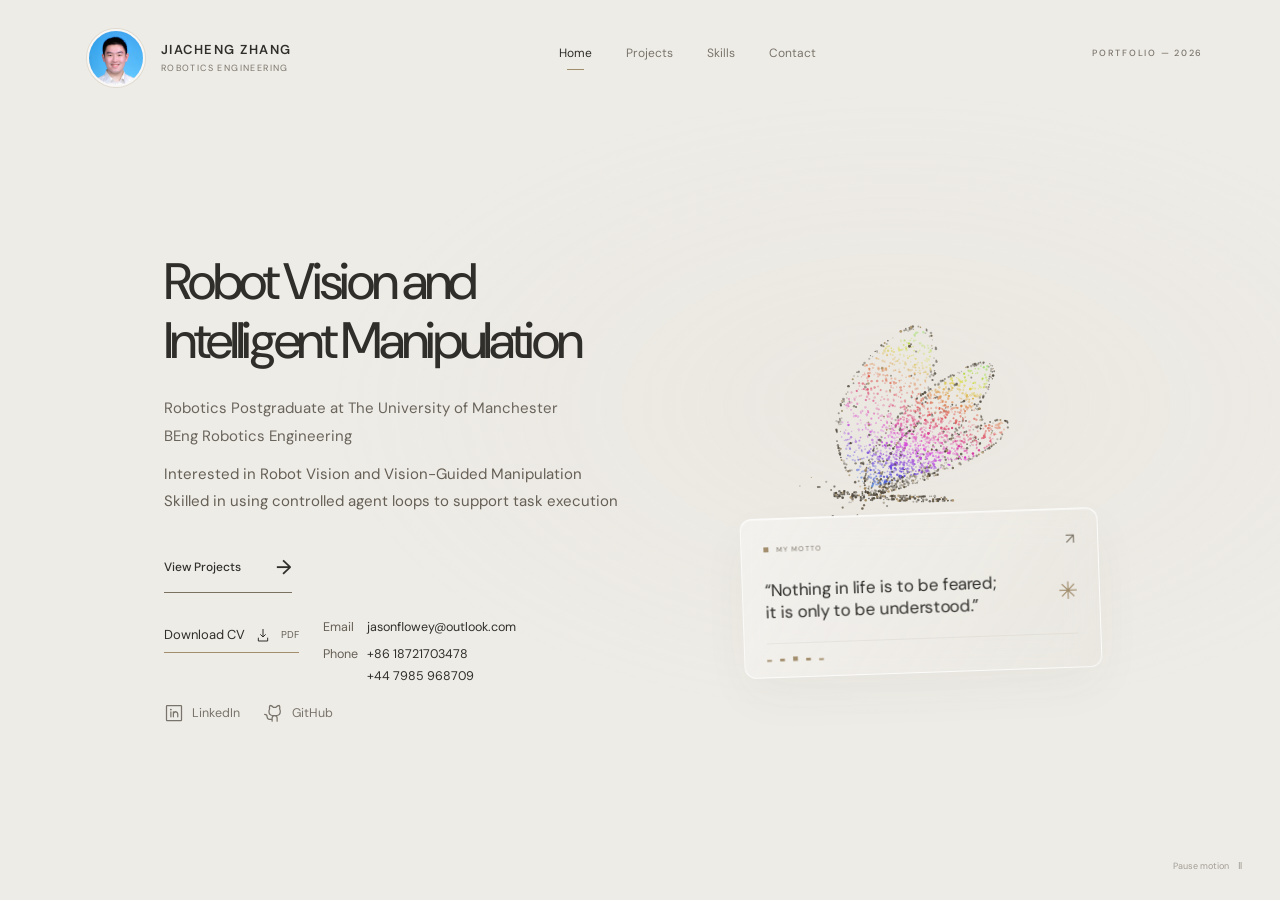
==== index.html @ 90bdd4af "Publish Jiacheng Zhang robotics portfolio" ====
<!doctype html><html lang="en"><head><meta charset="utf-8"><meta name="viewport" content="width=device-width,initial-scale=1"><meta name="description" content="Jiacheng Zhang — a robotics engineering portfolio across perception, planning and integrated systems."><meta name="theme-color" content="#eeece7"><title>Home — Jiacheng Zhang</title><link rel="stylesheet" href="style.css?v=8155e875d206"><script src="tori-points.js?v=9f4c0d22b9e9" defer></script><script src="particles.js?v=da75ddf2e943" defer></script><script src="app.js?v=61550d1c516c" defer></script></head><body data-scene="index" data-form="butterfly" data-side="right" data-previous="" data-next="projects"><a class="skip" href="#main">Skip to content</a><canvas id="particles" aria-hidden="true"></canvas><div class="ambient" aria-hidden="true"></div><header class="site-header"><a class="identity" href="index.html"><img class="identity-avatar" src="assets/jiacheng-avatar.jpg" width="58" height="58" alt="Jiacheng Zhang portrait"><span>JIACHENG ZHANG<small>ROBOTICS ENGINEERING</small></span></a><nav aria-label="Main navigation"><a href="index.html" aria-current="page">Home</a><a href="projects.html" >Projects</a><a href="about.html#skills" >Skills</a><a href="about.html#contact" >Contact</a></nav><span class="edition">PORTFOLIO — 2026</span></header><main id="main" tabindex="-1"><section class="scene right" aria-label="Home"><div class="scene-copy"><h1>Robot Vision and<br>Intelligent Manipulation</h1><p class="intro home-bio">Robotics Postgraduate at The University of Manchester<br>BEng Robotics Engineering<br><span>Interested in Robot Vision and Vision-Guided Manipulation<br>Skilled in using controlled agent loops to support task execution</span></p><div class="actions"><a class="primary-link" href="projects.html">View Projects <span>→</span></a></div><div class="home-resources" id="contact"><div class="home-cv"><a href="assets/Jiacheng_Zhang_CV.pdf" download="Jiacheng_Zhang_CV.pdf">Download CV <svg viewBox="0 0 24 24" width="16" height="16" fill="none" stroke="currentColor" stroke-width="1.5" aria-hidden="true"><path d="M12 3v12m-4-4 4 4 4-4M5 16v5h14v-5"/></svg><small>PDF</small></a></div><address class="home-contact" aria-label="Contact details"><div><span>Email</span><a href="mailto:jasonflowey@outlook.com">jasonflowey@outlook.com</a></div><div><span>Phone</span><span class="phone-numbers"><a href="tel:+8618721703478">+86 18721703478</a><a href="tel:+447985968709">+44 7985 968709</a></span></div></address></div><div class="social-links" aria-label="Personal profiles"><a href="https://www.linkedin.com/in/jiacheng-zhang-5b452541b/?isSelfProfile=true" target="_blank" rel="noopener noreferrer" aria-label="LinkedIn (opens in a new tab)"><svg aria-hidden="true" xmlns="http://www.w3.org/2000/svg" viewBox="0 0 256 256" fill="currentColor"><path d="M216,24H40A16,16,0,0,0,24,40V216a16,16,0,0,0,16,16H216a16,16,0,0,0,16-16V40A16,16,0,0,0,216,24Zm0,192H40V40H216V216ZM96,112v64a8,8,0,0,1-16,0V112a8,8,0,0,1,16,0Zm88,28v36a8,8,0,0,1-16,0V140a20,20,0,0,0-40,0v36a8,8,0,0,1-16,0V112a8,8,0,0,1,15.79-1.78A36,36,0,0,1,184,140ZM100,84A12,12,0,1,1,88,72,12,12,0,0,1,100,84Z"/></svg><span>LinkedIn</span></a><a href="https://github.com/jask658" target="_blank" rel="noopener noreferrer" aria-label="GitHub (opens in a new tab)"><svg aria-hidden="true" xmlns="http://www.w3.org/2000/svg" viewBox="0 0 256 256" fill="currentColor"><path d="M208.31,75.68A59.78,59.78,0,0,0,202.93,28,8,8,0,0,0,196,24a59.75,59.75,0,0,0-48,24H124A59.75,59.75,0,0,0,76,24a8,8,0,0,0-6.93,4,59.78,59.78,0,0,0-5.38,47.68A58.14,58.14,0,0,0,56,104v8a56.06,56.06,0,0,0,48.44,55.47A39.8,39.8,0,0,0,96,192v8H72a24,24,0,0,1-24-24A40,40,0,0,0,8,136a8,8,0,0,0,0,16,24,24,0,0,1,24,24,40,40,0,0,0,40,40H96v16a8,8,0,0,0,16,0V192a24,24,0,0,1,48,0v40a8,8,0,0,0,16,0V192a39.8,39.8,0,0,0-8.44-24.53A56.06,56.06,0,0,0,216,112v-8A58.14,58.14,0,0,0,208.31,75.68ZM200,112a40,40,0,0,1-40,40H112a40,40,0,0,1-40-40v-8a41.74,41.74,0,0,1,6.9-22.48A8,8,0,0,0,80,73.83a43.81,43.81,0,0,1,.79-33.58,43.88,43.88,0,0,1,32.32,20.06A8,8,0,0,0,119.82,64h32.35a8,8,0,0,0,6.74-3.69,43.87,43.87,0,0,1,32.32-20.06A43.81,43.81,0,0,1,192,73.83a8.09,8.09,0,0,0,1,7.65A41.72,41.72,0,0,1,200,104Z"/></svg><span>GitHub</span></a></div></div><div class="stage-card" aria-hidden="true"><div class="stage-top"><span class="tiny-square"></span><span>MY MOTTO</span><span>↗</span></div><div class="stage-line"><span>“Nothing in life is to be feared;<br>it is only to be understood.”</span><span class="stage-symbol">✳</span></div><div class="stage-bottom"><span class="micro-bars">▂ ▃ ▅ ▃ ▂</span></div></div></section></main><button id="motion-toggle" class="motion-control" aria-pressed="false">Pause motion <span>Ⅱ</span></button><noscript><style>#particles{display:none}.scene-coordinate{display:none}</style></noscript></body></html>
---- style.css ----
@import url('https://fonts.googleapis.com/css2?family=DM+Sans:wght@400;450;500;550;600;650&family=Instrument+Serif:ital@0;1&display=swap');
#navigation-status{position:fixed;inset:auto 20px 65px;z-index:20;max-width:600px;margin-inline:auto;padding:16px;background:var(--paper);color:var(--ink);border:1px solid var(--line);font-size:16px;line-height:1.5}#navigation-status button{color:inherit;background:transparent;border:1px solid currentColor;padding:8px 12px;margin-top:8px}
:root{--paper:#eeece7;--ink:#302e2a;--muted:#79746b;--line:#d4d0c7;--khaki:#a28e6d;--ease:cubic-bezier(.22,1,.36,1)}*{box-sizing:border-box}html{background:var(--paper)}body{margin:0;color:var(--ink);background:var(--paper);font-family:'DM Sans',Arial,sans-serif;-webkit-font-smoothing:antialiased;min-height:100svh}button,a{-webkit-tap-highlight-color:transparent}button{font:inherit;cursor:pointer}a{color:inherit;text-decoration:none}button:focus-visible,a:focus-visible{outline:2px solid var(--khaki);outline-offset:6px}::selection{background:#d9cbb5}h1,h2,h3,p{margin-top:0}h1{font-size:clamp(48px,5vw,72px);font-weight:450;line-height:1.144;letter-spacing:-.065em;margin-bottom:25px}h1 em{font-family:'Instrument Serif',Georgia,serif;font-weight:400}h2{font-size:38px;font-weight:450;letter-spacing:-1.5px}h3{font-size:23px;font-weight:500;letter-spacing:-.7px}p{line-height:1.8}#particles{position:fixed;inset:0;width:100%;height:100%;pointer-events:none;z-index:2}.ambient{position:fixed;inset:0;pointer-events:none;background:radial-gradient(ellipse at 70% 45%,#d4c8b51c,transparent 45%);z-index:0}.site-header{position:sticky;top:0;z-index:10;padding:0 6%;height:106px;display:flex;align-items:center;justify-content:space-between;gap:30px}.identity{display:flex;align-items:center;gap:16px;font-size:13px;font-weight:600;letter-spacing:1.5px;line-height:1.7}.identity small{display:block;color:var(--muted);font-size:9px;font-weight:400;letter-spacing:1.4px}.monogram{font-family:Georgia,serif;font-size:40px;letter-spacing:-4px;padding-right:7px;font-weight:400}.monogram span{color:var(--khaki)}nav{display:flex;gap:34px;font-size:12px}nav a{color:var(--muted);padding:12px 0;position:relative}nav a[aria-current]{color:var(--ink)}nav a[aria-current]:after{content:'';position:absolute;width:17px;height:1px;background:var(--khaki);bottom:3px;left:calc(50% - 8px)}.edition,.eyebrow{font-size:9px;letter-spacing:1.75px;font-weight:500}.edition{color:var(--muted)}main{position:relative;z-index:3;outline:none}.scene{min-height:calc(100svh - 106px);display:grid;grid-template-columns:1fr 1fr;align-items:center;padding:20px 8% 30px;gap:9%;position:relative}.scene-copy{grid-column:1;position:relative;z-index:4;max-width:580px}.scene.left .scene-copy{grid-column:2}.scene-copy .eyebrow{margin-bottom:25px;color:var(--muted)}.intro{font-size:15px;color:#6a655c;line-height:1.85;max-width:405px;margin-bottom:28px}.actions{display:flex;align-items:center;gap:27px;flex-wrap:wrap}.primary-link{background:transparent;border:0;border-bottom:1px solid #7b7161;padding:10px 0 12px;display:inline-flex;align-items:center;gap:35px;font-size:12px;font-weight:500;color:var(--ink)}.primary-link>span{font-size:20px;transition:transform .3s}.primary-link:hover>span{transform:translateX(5px)}.quiet-link{font-size:11px;color:var(--muted)}.quiet-link:hover{color:var(--ink)}.focus-line{display:flex;gap:12px;align-items:center;margin-top:42px;flex-wrap:wrap;font-size:8px;letter-spacing:1.2px;color:var(--muted)}.focus-line i{width:3px;height:3px;background:#b1a58e;border-radius:50%}.stage-card{position:fixed;z-index:1;top:57%;left:58%;width:28%;max-width:360px;padding:20px 22px 15px;background:linear-gradient(125deg,#ffffff5c,#e2ded54a);border:1px solid #ffffffbf;border-radius:12px;box-shadow:0 18px 50px #5047390a,inset 0 1px 0 #fff8;backdrop-filter:blur(16px);-webkit-backdrop-filter:blur(16px);transition:left .85s var(--ease),top .85s var(--ease);pointer-events:none;transform:rotate(-2deg)}.left .stage-card{left:14%;transform:rotate(2deg)}.stage-top{display:flex;align-items:center;gap:8px;color:#7a7265;font-size:7px;letter-spacing:1.1px}.stage-top>span:last-child{margin-left:auto;font-size:15px}.tiny-square{width:5px;height:5px;background:var(--khaki)}.stage-line{display:flex;justify-content:space-between;align-items:center;font-size:21px;letter-spacing:-.7px;margin:20px 0}.stage-symbol{font-family:Georgia,serif;font-size:24px;color:var(--khaki)}.stage-bottom{display:flex;justify-content:space-between;padding-top:10px;border-top:1px solid #b8b0a52e;font-size:6px;letter-spacing:1.4px;color:#8e8474}.micro-bars{color:var(--khaki);letter-spacing:3px}.scene-coordinate{position:fixed;top:81%;left:58%;font-size:7px;letter-spacing:1.5px;color:#a09687}.left .scene-coordinate{left:14%}/* Side navigation: translucent engraved filigree; breathing never flashes. */
.journey{position:fixed;inset:0;z-index:12;pointer-events:none}
.journey-arrow{--direction:1;position:absolute;top:50%;right:17px;transform:translateY(-50%);width:64px;height:152px;display:grid;place-items:center;pointer-events:auto;color:#88785f;border-radius:4px;background:transparent}
.journey-arrow.previous{left:17px;right:auto;--direction:-1}
.journey-arrow svg{width:48px;height:108px;fill:none;stroke:currentColor;stroke-width:1;stroke-linejoin:miter;overflow:visible;opacity:.55;animation:arrow-breathe 4.8s ease-in-out infinite;transition:filter .4s}
.journey-arrow.previous svg{animation-delay:-2.4s}
.triangle-lead{fill:currentColor;fill-opacity:.58;stroke:none;transition:fill-opacity .4s}.triangle-trail{fill:none;stroke:currentColor;stroke-width:.75;opacity:.48;transition:opacity .4s}
.arrow-mark{transition:transform .4s var(--ease);transform:translateX(0)}

.arrow-label{position:absolute;white-space:nowrap;right:70px;font-size:9px;letter-spacing:.3px;color:#6d614f;opacity:0;transform:translateX(5px);transition:opacity .3s,transform .3s;pointer-events:none}
.previous .arrow-label{right:auto;left:70px;transform:translateX(-5px)}
.journey-arrow:hover,.journey-arrow:focus-visible{background:transparent;box-shadow:none}
.journey-arrow:hover svg,.journey-arrow:focus-visible svg{animation:none;opacity:1;filter:drop-shadow(0 0 5px #ad956a33)}
.journey-arrow:hover .arrow-mark,.journey-arrow:focus-visible .arrow-mark{transform:translateX(calc(var(--direction)*4px))}
.journey-arrow:hover .arrow-ornament,.journey-arrow:focus-visible .triangle-lead{fill:currentColor;fill-opacity:.58;stroke:none;transition:fill-opacity .4s}.triangle-trail{fill:none;stroke:currentColor;stroke-width:.75;opacity:.48;transition:opacity .4s}
.journey-arrow:hover .arrow-echo,.journey-arrow:focus-visible 
.journey-arrow:hover .arrow-label,.journey-arrow:focus-visible .arrow-label{opacity:1;transform:translateX(0)}
.journey-arrow:active .arrow-mark{transform:translateX(calc(var(--direction)*7px)) scale(.95);transform-origin:center}
.motion-control{position:fixed;right:28px;bottom:18px;z-index:15;border:0;background:transparent;color:var(--muted);font-size:9px;padding:10px;opacity:.65;transition:opacity .3s}
.motion-control:hover,.motion-control:focus-visible{opacity:1}
.motion-control span{margin-left:7px}
.back-link{display:block;font-size:10px;color:var(--muted);margin-bottom:29px}.project-index{max-width:460px}.project-index>a{display:flex;align-items:center;gap:20px;border-bottom:1px solid var(--line);padding:17px 0;transition:padding .25s,color .25s}.project-index>a:hover,.project-index>a:focus-visible{padding-left:9px;color:#8a7250}.index-no{font-size:10px;color:var(--muted)}.project-index>a>span:nth-child(2){font-size:20px;letter-spacing:-.4px}.project-index small{display:block;font-size:11px;color:var(--muted);letter-spacing:.2px;margin-top:5px}.project-index b{margin-left:auto;font-size:20px;font-weight:400}.about-tabs{display:flex;gap:24px;margin-bottom:20px;border-bottom:1px solid var(--line);max-width:405px}.about-tabs button{border:0;background:none;color:var(--muted);font-size:11px;padding:8px 0 13px;border-bottom:1px solid transparent}.about-tabs button[aria-selected=true]{color:var(--ink);border-bottom-color:var(--khaki)}#about-panel,.about-panel-snapshot{min-height:205px;max-width:405px}.about-secondary{font-size:12px;color:var(--muted)}.toolkit-line{display:grid;grid-template-columns:1fr 1.6fr;gap:10px;padding:12px 0;border-bottom:1px solid var(--line);font-size:12px}.toolkit-line span{color:var(--muted)}.contact-line{display:flex;justify-content:space-between;font-size:13px;padding:13px 0;border-bottom:1px solid var(--line)}.contact-line small{font-size:10px;color:var(--muted)}dialog{border:1px solid #fff;border-radius:15px;max-width:760px;width:calc(100% - 40px);max-height:85svh;padding:35px 40px;background:#f4f1ebed;color:var(--ink);box-shadow:0 40px 120px #342b2429;backdrop-filter:blur(22px);-webkit-backdrop-filter:blur(22px);overflow-y:auto}dialog::backdrop{background:#302b2440;backdrop-filter:blur(9px)}.dialog-top{display:flex;justify-content:space-between;align-items:center;margin-bottom:28px}.dialog-top .eyebrow{color:var(--muted)}.close-dialog{border:1px solid var(--line);background:none;width:32px;height:32px;border-radius:50%;font-size:22px;color:var(--muted)}dialog>p{font-size:14px;color:var(--muted)}dialog section{margin:35px 0}dialog section>.eyebrow{display:block;margin-bottom:16px;color:var(--muted)}dialog section p{font-size:13px;color:var(--muted)}.media-slot{border:1px dashed #c3b8a4;height:160px;display:flex;flex-direction:column;gap:12px;justify-content:center;align-items:center;border-radius:5px;font-size:14px}.media-slot small{color:var(--muted);font-size:11px}.resource{display:flex;justify-content:space-between;padding:20px 0;border-block:1px solid var(--line);font-size:12px}.resource small{color:var(--muted)}dialog .caption{font-size:10px;margin-top:25px}.skip{position:fixed;top:-100px;left:20px;background:var(--ink);color:white;padding:15px;z-index:100}.skip:focus{top:10px}@keyframes arrow-breathe{0%,100%{opacity:.3}50%{opacity:.78}}body.motion-paused .journey-arrow svg{animation-play-state:paused}@media(min-width:1600px){h1{font-size:100px}.scene{padding-left:10%;padding-right:10%}.intro{font-size:17px;max-width:440px}.stage-card{max-width:none;width:25%}}@media(max-width:1100px){h1{font-size:65px}.scene{gap:7%;padding-left:6%;padding-right:6%}.intro{font-size:14px}.edition{display:none}.stage-card{width:30%;left:56%;padding:18px}.left .stage-card{left:14%}.stage-line{font-size:19px}.scene-coordinate{top:82%}.back-link{margin-bottom:22px}}@media(max-width:760px){.site-header{height:84px;padding:0 6%;gap:16px}.identity{font-size:10px;letter-spacing:.8px;gap:10px}.identity small{font-size:7px;letter-spacing:.8px}.monogram{font-size:34px}nav{gap:18px;font-size:10px}.scene,.scene.left{display:block;min-height:calc(100svh - 84px);padding:25px 7% 235px}.scene-copy{max-width:500px}h1{font-size:58px;line-height:1.122;margin-bottom:18px}.eyebrow,.scene-copy .eyebrow{font-size:7px;letter-spacing:1.4px;margin-bottom:20px}.intro{font-size:13px;line-height:1.7;max-width:350px;margin-bottom:17px}.focus-line{margin-top:23px;font-size:6px;gap:9px}.actions{gap:20px}.primary-link{font-size:11px;gap:28px;padding:7px 0 9px}.quiet-link{font-size:10px}.stage-card,.scene-coordinate{display:none}.journey-arrow{right:2px;width:38px;height:84px;top:62%}.journey-arrow.previous{left:2px}.journey-arrow svg{width:30px;height:88px}.arrow-label{display:none}.motion-control{right:12px;bottom:8px;font-size:8px}.scene,.scene.left{padding-left:12%;padding-right:12%}.back-link{font-size:9px;margin-bottom:20px}.project-index>a{padding:11px 0}.project-index>a>span:nth-child(2){font-size:18px}.project-index small{font-size:10px}.project-index{max-width:360px}.about-tabs{margin-bottom:12px}#about-panel,.about-panel-snapshot{min-height:185px}.about-secondary{font-size:11px}.toolkit-line{font-size:11px}dialog{padding:24px;max-height:88svh}dialog h2{font-size:30px}.media-slot small{font-size:9px}}
@media(min-width:761px) and (max-height:690px){.site-header{height:80px}.scene{min-height:480px;padding-top:15px}.stage-card{top:60%;padding:13px 18px}.stage-line{margin:12px 0}.scene-coordinate{display:none}.scene-copy h1{font-size:60px}.intro{font-size:13px}.focus-line{margin-top:25px}}
@media(prefers-reduced-motion:reduce){*,*:before,*:after{animation-duration:.01ms!important;animation-iteration-count:1!important;transition-duration:.01ms!important}.journey-arrow svg{opacity:.65;animation:none}.stage-card{transform:none}}

.home-bio{max-width:480px}body[data-scene="index"] .scene-coordinate{display:none}.home-bio span{display:inline-block;margin-top:10px;color:#655f55}@media(min-width:761px){body[data-scene="index"] .scene-copy{left:calc(24px + 1cm)}body[data-scene="projects"] .scene-copy{left:1cm}body[data-scene="index"] .stage-line>span:first-child{font-size:17px;line-height:1.3;letter-spacing:-.35px}}.home-resources{display:flex;align-items:flex-start;gap:24px;margin-top:24px}.home-resources .home-cv{flex:none;margin-top:0}body[data-scene="index"] .home-resources .home-contact{margin-top:0;min-width:0;font-size:11px}.home-resources .home-contact>div{flex-wrap:nowrap;gap:10px}.home-resources .phone-numbers{flex-direction:column;gap:2px}.home-resources .home-contact>div>span:first-child{flex:none;width:34px}@media(max-width:480px){.home-resources{gap:14px;flex-wrap:wrap}}
.phone-numbers{display:flex;gap:4px 18px;flex-wrap:wrap}.home-cv{margin-top:16px}.home-cv>a{display:inline-flex;align-items:center;gap:10px;min-height:36px;font-size:12px;border-bottom:1px solid var(--khaki)}.home-cv small{font-size:9px;color:#655f55}.home-cv>a:hover{color:#715d3e}body[data-scene="index"] .social-links{margin-top:12px}body[data-scene="index"] .home-contact{margin-top:20px}@media(min-width:761px){body[data-scene="index"] .scene{padding-top:20px}body[data-scene="index"] .scene-copy{padding-bottom:20px}}
.home-contact{font-style:normal;margin-top:26px;font-size:12px;line-height:1.6;display:grid;gap:7px}.home-contact>div{display:flex;gap:16px;flex-wrap:wrap}.home-contact>div>span:first-child{width:40px;color:#655f55}.home-contact a{overflow-wrap:anywhere;text-underline-offset:4px}.home-contact a:hover{text-decoration:underline}.contact-pending{color:#655f55}.cv-preview{display:inline-flex;align-items:center;gap:10px;flex-wrap:wrap}.cv-preview button{background:none;border:0;padding:0;color:#655f55;cursor:not-allowed}.cv-preview small{font-size:10px;color:#655f55}body[data-scene="index"] .social-links{margin-top:17px}
.social-links{display:flex;gap:24px;flex-wrap:wrap;margin-top:27px}.social-links>a,.social-pending{display:inline-flex;align-items:center;gap:8px;font-size:11px;color:var(--muted)}.social-links svg{width:20px;height:20px;fill:currentColor}.social-links>a:hover{color:var(--ink)}.social-pending{opacity:.65}.social-pending small{font-size:8px}.social-links>a{transition:color .25s,transform .25s}.social-links>a:hover{transform:translateY(-2px)}

/* Chapter snapshots use one shared clock, without per-element delays. */
.chapter-layer{position:fixed;inset:0;z-index:3;pointer-events:none;will-change:transform}
.chapter-layer .scene-copy{visibility:visible}
body:has(.chapter-layer) #particles{z-index:4}
.chapter-layer .scene-coordinate{white-space:nowrap}
body:has(.chapter-layer) .site-header{background:linear-gradient(var(--paper) 88%,transparent)}
.scene[style*="hidden"]{pointer-events:none}

.identity-avatar{display:block;width:58px;height:58px;object-fit:cover;border-radius:50%;border:2px solid #fff9;box-shadow:0 0 0 1px #a28e6d30;flex-shrink:0}@media(min-width:761px){.identity{transform:translate(10px,5px)}}
@media(max-width:760px){.identity-avatar{width:44px;height:44px}.site-header{padding-inline:5%;gap:12px}.site-header nav{gap:13px;font-size:10px}}
@media(max-width:380px){.identity{font-size:9px;gap:8px}.identity small{font-size:6px}.identity-avatar{width:40px;height:40px}.site-header nav{gap:11px}}

/* Optical direction is reversed inside the mirrored left SVG. */
.previous:hover .arrow-mark,.previous:focus-visible .arrow-mark{transform:translateX(4px)}
.previous:active .arrow-mark{transform:translateX(7px) scale(.95)}

/* Vertical counter-motion chapter navigation. Chrome stays still. */
body{overflow-x:clip;overscroll-behavior-y:none}

.journey-arrow{left:auto!important;right:38px;top:auto;bottom:23%;transform:rotate(90deg)}
.journey-arrow.previous{top:23%;bottom:auto;left:auto;right:38px}
.journey-arrow .arrow-label{display:none}
body.motion-paused .scene-copy,body.motion-paused .stage-card,body.motion-paused .scene-coordinate{animation:none!important}
@media(max-width:760px){.journey-arrow{right:26px;bottom:8%}.journey-arrow.previous{right:26px;top:18%}}
@media(prefers-reduced-motion:reduce){.scene-copy,.stage-card,.scene-coordinate{animation:none!important}}
@media(min-width:761px) and (max-height:780px){body[data-scene="index"] .site-header{height:106px}body[data-scene="index"] .scene{min-height:calc(100svh - 106px);padding-top:8px}.scene-copy h1{font-size:58px;margin-bottom:16px}.scene-copy .intro{font-size:12px;line-height:1.45}body[data-scene="index"] .actions{margin-top:14px}body[data-scene="index"] .home-resources{margin-top:14px}body[data-scene="index"] .social-links{margin-top:8px}}

/* Skills and Contact share one chapter: the left column stays fixed. */
.contact-panel{grid-column:2;grid-row:1;position:relative;z-index:6;align-self:center;max-width:520px;opacity:0;visibility:hidden;pointer-events:none;transform:translateY(28px);transition:opacity .45s var(--ease),transform .6s var(--ease),visibility 0s linear .6s}.contact-panel h2{font-size:34px;line-height:1.15;margin-bottom:16px}.contact-panel>p{max-width:470px;margin-bottom:23px;color:var(--muted);font-size:13px;line-height:1.65}.contact-fields{display:grid;grid-template-columns:1fr 1fr;gap:12px}.contact-fields label{position:relative}.contact-fields label>span{position:absolute;width:1px;height:1px;padding:0;margin:-1px;overflow:hidden;clip:rect(0,0,0,0);white-space:nowrap;border:0}.contact-fields input,.contact-fields textarea{width:100%;border:1px solid #fff9;background:#ffffff59;color:var(--ink);border-radius:8px;padding:13px 15px;font:inherit;font-size:12px;outline:none;transition:border-color .25s,background .25s}.contact-fields input:focus,.contact-fields textarea:focus{border-color:var(--khaki);background:#ffffff80}.contact-fields textarea{min-height:108px;resize:vertical}.contact-fields .message-field{grid-column:1/-1}.contact-panel form>button{margin-top:14px;border:1px solid var(--line);background:transparent;color:var(--ink);padding:11px 20px;border-radius:7px;font-size:12px}.contact-panel form>button:hover,.contact-panel form>button:focus-visible{border-color:var(--khaki)}.contact-panel form>button:disabled{opacity:.55;cursor:wait}.contact-trap{position:absolute!important;left:-9999px!important;width:1px!important;height:1px!important;overflow:hidden!important}.contact-status{min-height:16px;margin:8px 0 0;font-size:10px;line-height:1.5;color:var(--muted)}.contact-status.is-success{color:#587052}.contact-status.is-error{color:#8b4c46}.contact-methods{margin-top:22px;padding-top:16px;border-top:1px solid var(--line);display:grid;grid-template-columns:1fr 1fr;gap:8px 20px;font-style:normal;font-size:11px}.contact-methods a{display:flex;gap:9px;align-items:baseline;overflow-wrap:anywhere}.contact-methods a:last-child{grid-column:1/-1}.contact-methods span{min-width:35px;color:var(--muted);font-size:9px}.contact-methods a:hover{text-decoration:underline;text-underline-offset:4px}body[data-scene="about"] .stage-card{transition:left .85s var(--ease),top .85s var(--ease),opacity .4s var(--ease)}body[data-scene="about"] #particles{transition:opacity .4s var(--ease)}body.contact-mode .contact-panel{opacity:1;visibility:visible;pointer-events:auto;transform:translateY(0);transition-delay:0s}body.contact-mode .stage-card,body.contact-mode #particles{opacity:0}body.contact-mode .stage-card{visibility:hidden;transition:opacity .4s var(--ease),visibility 0s linear .4s}
@media(max-width:760px){.contact-panel{display:none;max-width:none;margin-top:32px;transform:none}.contact-mode .contact-panel{display:block}.contact-fields{grid-template-columns:1fr}.contact-fields .message-field{grid-column:auto}.contact-methods{grid-template-columns:1fr}.contact-methods a:last-child{grid-column:auto}}

/* Evidence-led project case study. */
dialog.evidence-case{max-width:920px;padding:38px 44px}.case-lede{max-width:700px;color:var(--muted);font-size:15px;line-height:1.7}.case-facts{display:grid;grid-template-columns:repeat(3,1fr);gap:12px;margin:24px 0 28px}.case-facts div{padding:14px 0;border-top:1px solid var(--line)}.case-facts dt{font-size:9px;color:var(--muted);margin-bottom:7px}.case-facts dd{margin:0;font-size:12px;line-height:1.45}.case-media{width:84%;max-width:720px;margin:0 auto 34px}.case-media img{display:block;width:100%;height:auto;border-radius:9px;border:1px solid #fff9}.case-media figcaption{font-size:9px;color:var(--muted);margin-top:9px}.evidence-case section{margin-top:0;padding:28px 0;border-top:1px solid var(--line)}.evidence-case section h3{margin:9px 0 12px}.evidence-case section p{font-size:12px;line-height:1.75;color:#5f5a52;max-width:760px}.case-steps{margin:14px 0 0;padding:0;list-style:none;counter-reset:steps;display:grid;grid-template-columns:1fr 1fr;gap:12px 24px}.case-steps li{counter-increment:steps;position:relative;padding:12px 0 12px 32px;border-top:1px solid var(--line);font-size:11px;line-height:1.65;color:#5f5a52}.case-steps li:before{content:counter(steps,decimal-leading-zero);position:absolute;left:0;top:12px;font-size:9px;color:var(--khaki)}.metric-grid{display:grid;grid-template-columns:repeat(3,1fr);gap:12px;margin:16px 0 18px}.metric-grid div{padding:16px;border:1px solid #fff9;background:#ffffff3d;border-radius:8px}.metric-grid strong{display:block;font-size:20px;font-weight:450;letter-spacing:-.6px;margin-bottom:5px}.metric-grid span{display:block;font-size:9px;line-height:1.45;color:var(--muted)}.secondary-link,.case-actions a{display:inline-flex;align-items:center;gap:9px;color:var(--muted);font-size:11px;border-bottom:1px solid var(--line);padding:9px 0}.secondary-link:hover,.case-actions a:hover{color:var(--ink);border-bottom-color:var(--khaki)}.case-actions{display:flex;flex-wrap:wrap;gap:10px 24px;margin:-12px 0 26px}.case-actions span,.secondary-link span{font-size:15px}
@media(max-width:760px){dialog.evidence-case{padding:26px 22px}.case-facts,.metric-grid,.case-steps{grid-template-columns:1fr}.case-facts{gap:4px}.case-media{width:100%}.evidence-case section{padding:22px 0}}

/* Real controlled-tank before/after evidence on Project 01. */
body[data-scene="underwater-vision"] .scene-copy h1{font-size:clamp(32px,3vw,40px);line-height:1.12;letter-spacing:-.035em}body[data-scene="underwater-vision"] .stage-card{visibility:hidden}body[data-scene="underwater-vision"] #particles{opacity:1}.dehaze-gallery{position:fixed;z-index:3;top:57%;left:14%;width:30%;max-width:380px;padding:12px 12px 14px;background:linear-gradient(125deg,#ffffff5c,#e2ded54a);border:1px solid #ffffffbf;border-radius:12px;box-shadow:0 18px 50px #5047390a,inset 0 1px 0 #fff8;backdrop-filter:blur(16px);-webkit-backdrop-filter:blur(16px);transform:rotate(2deg)}.dehaze-reveal{appearance:none;border:0;background:transparent;color:var(--ink);padding:0;text-align:left;min-width:0;width:100%}.dehaze-images{display:block;position:relative;aspect-ratio:5/3;overflow:hidden;border-radius:9px;border:1px solid #fff9;background:#d8d3cb;box-shadow:0 14px 38px #50473912}.dehaze-images img{position:absolute;inset:0;width:100%;height:100%;object-fit:cover}.dehaze-after{opacity:0;clip-path:inset(0 100% 0 0);transition:opacity .65s var(--ease),clip-path .9s var(--ease)}@media(hover:hover){.dehaze-reveal:hover .dehaze-after{opacity:1;clip-path:inset(0)}}.dehaze-reveal:focus-visible .dehaze-after,.dehaze-reveal[aria-pressed="true"] .dehaze-after{opacity:1;clip-path:inset(0)}.dehaze-hint{display:block;margin-top:11px;color:var(--muted);font-size:11px;line-height:1.45;letter-spacing:.1px}.dehaze-reveal:hover .dehaze-hint,.dehaze-reveal:focus-visible .dehaze-hint{color:var(--ink)}
@media(max-width:760px){body[data-scene="underwater-vision"] .scene-copy h1{font-size:36px}.dehaze-gallery{position:relative;left:auto;top:auto;width:100%;max-width:420px;margin-top:260px;padding:10px;transform:none}.dehaze-reveal{max-width:420px}.dehaze-hint{font-size:11px}}

/* Home-only type adjustments: keep chapter typography unchanged. */
body[data-scene="index"] .scene-copy h1{font-size:clamp(48px,4vw,60px)}body[data-scene="index"] .home-resources .home-contact{font-size:12.5px}body[data-scene="index"] .home-cv>a{font-size:13px}body[data-scene="index"] .home-cv small{font-size:10px}body[data-scene="index"] .social-links>a{font-size:12.5px}
@media(max-width:760px){body[data-scene="index"] .scene-copy h1{font-size:48px}body[data-scene="index"] .home-resources .home-contact{font-size:12px}body[data-scene="index"] .home-cv>a{font-size:12.5px}body[data-scene="index"] .social-links>a{font-size:12px}}

/* Shared typography for all five project-detail pages. */
body:is([data-scene="underwater-vision"],[data-scene="robot-football"],[data-scene="robotic-tetris"],[data-scene="all-terrain-robot"],[data-scene="tori"]) .scene-copy h1{font-size:clamp(42px,3.8vw,52px);line-height:1.1;letter-spacing:-.04em}body:is([data-scene="underwater-vision"],[data-scene="robot-football"],[data-scene="robotic-tetris"],[data-scene="all-terrain-robot"],[data-scene="tori"]) .back-link{font-size:13px}body:is([data-scene="underwater-vision"],[data-scene="robot-football"],[data-scene="robotic-tetris"],[data-scene="all-terrain-robot"],[data-scene="tori"]) .scene-copy .eyebrow{font-size:12px}body:is([data-scene="underwater-vision"],[data-scene="robot-football"],[data-scene="robotic-tetris"],[data-scene="all-terrain-robot"],[data-scene="tori"]) .scene-copy .intro{font-size:15.5px;line-height:1.55}body:is([data-scene="underwater-vision"],[data-scene="robot-football"],[data-scene="robotic-tetris"],[data-scene="all-terrain-robot"],[data-scene="tori"]) .primary-link{font-size:15px}body:is([data-scene="underwater-vision"],[data-scene="robot-football"],[data-scene="robotic-tetris"],[data-scene="all-terrain-robot"],[data-scene="tori"]) .secondary-link{font-size:14.5px}body:is([data-scene="underwater-vision"],[data-scene="robot-football"],[data-scene="robotic-tetris"],[data-scene="all-terrain-robot"],[data-scene="tori"]) .focus-line{font-size:11.5px}body[data-scene="underwater-vision"] .dehaze-hint{font-size:13px;text-align:center;font-weight:500}
@media(min-width:761px){body[data-scene="underwater-vision"] .dehaze-gallery{top:49%}}
@media(max-width:760px){body:is([data-scene="underwater-vision"],[data-scene="robot-football"],[data-scene="robotic-tetris"],[data-scene="all-terrain-robot"],[data-scene="tori"]) .scene-copy h1{font-size:44px}body[data-scene="underwater-vision"] .dehaze-gallery{top:auto}body[data-scene="underwater-vision"] .dehaze-hint{font-size:13px}}

/* Project 02: official platform evidence, distinct from the particle motif. */
body[data-scene="robot-football"] .stage-card{visibility:hidden}.football-visual{position:fixed;z-index:3;right:calc(14% + 3cm);top:54%;width:28%;max-width:360px;margin:0;padding:11px 11px 12px;background:linear-gradient(125deg,#ffffff5c,#e2ded54a);border:1px solid #ffffffbf;border-radius:12px;box-shadow:0 18px 50px #5047390a,inset 0 1px 0 #fff8;backdrop-filter:blur(16px);-webkit-backdrop-filter:blur(16px);transform:rotate(-1.5deg)}.football-visual img{display:block;width:100%;aspect-ratio:1189/492;object-fit:cover;border-radius:8px}.football-visual figcaption{margin-top:10px;text-align:center;color:var(--muted);font-size:10px;line-height:1.4}.football-case-media img{object-fit:contain;background:#d8d3cb}
@media(min-width:761px){body[data-scene="robot-football"] .scene-copy{position:relative;left:3cm}}
@media(min-width:761px){body[data-scene="all-terrain-robot"] .scene-copy{position:relative;left:3cm}}
@media(max-width:760px){.football-visual{position:relative;right:auto;top:auto;width:100%;max-width:420px;margin-top:250px;transform:none}.football-visual figcaption{font-size:10px}}

/* Project 03: real workcell evidence and report-derived figures. */
body[data-scene="robotic-tetris"] .stage-card{visibility:hidden}.tetris-visual{position:fixed;z-index:3;left:calc(27% - 180px);top:56%;width:360px;margin:0;padding:11px 11px 12px;background:linear-gradient(125deg,#ffffff5c,#e2ded54a);border:1px solid #ffffffbf;border-radius:12px;box-shadow:0 18px 50px #5047390a,inset 0 1px 0 #fff8;backdrop-filter:blur(16px);-webkit-backdrop-filter:blur(16px)}.tetris-visual img{display:block;width:100%;aspect-ratio:717/449;object-fit:cover;border-radius:8px}.tetris-visual figcaption{margin-top:10px;text-align:center;color:var(--muted);font-size:10px;line-height:1.4}.tetris-evidence-grid{display:grid;grid-template-columns:1.6fr .7fr;gap:16px;align-items:start;margin-top:18px}.tetris-evidence-grid figure{margin:0}.tetris-evidence-grid img{display:block;width:100%;height:auto;border-radius:8px;border:1px solid #fff9;background:#d8d3cb}.tetris-evidence-grid figcaption{margin-top:8px;color:var(--muted);font-size:9px;line-height:1.4}
@media(max-width:760px){.tetris-visual{position:relative;left:auto;top:auto;width:100%;max-width:420px;margin-top:250px}.tetris-evidence-grid{grid-template-columns:1fr}}

/* Project 04: preserve the original portrait competition video. */
.case-video-wrap{display:flex;justify-content:center;margin:8px 0 4px}.case-video-portrait{display:block;width:auto;max-width:100%;height:min(68svh,640px);aspect-ratio:9/16;background:#171717;border-radius:10px;border:1px solid #fff9;box-shadow:0 18px 48px #342b241a}
@media(max-width:760px){.case-video-portrait{width:100%;height:auto;max-height:68svh}}
.terrain-award-action{display:flex;align-items:center;justify-content:space-between;gap:20px;margin:22px 0 4px;padding:17px 19px;border:1px solid #b9aa90;background:linear-gradient(120deg,#d9c9ac52,#fff8);border-radius:9px}.terrain-award-action span{font-size:11px;font-weight:650;letter-spacing:.12em;text-transform:uppercase;color:#765f3f}.terrain-award-action a{font-size:13px;font-weight:600;text-decoration:underline;text-decoration-thickness:1px;text-underline-offset:4px}.terrain-award-action a:hover{color:#765f3f}.terrain-evidence-grid{display:grid;grid-template-columns:1fr 1fr;gap:16px;margin-top:22px}.terrain-evidence-grid figure{margin:0}.terrain-evidence-grid img{display:block;width:100%;aspect-ratio:9/13;object-fit:cover;border-radius:8px;border:1px solid #fff9;background:#d8d3cb}.terrain-evidence-grid figcaption{margin-top:8px;color:var(--muted);font-size:9px;line-height:1.45}
@media(max-width:760px){.terrain-award-action{align-items:flex-start;flex-direction:column;gap:9px}.terrain-evidence-grid{grid-template-columns:1fr}}
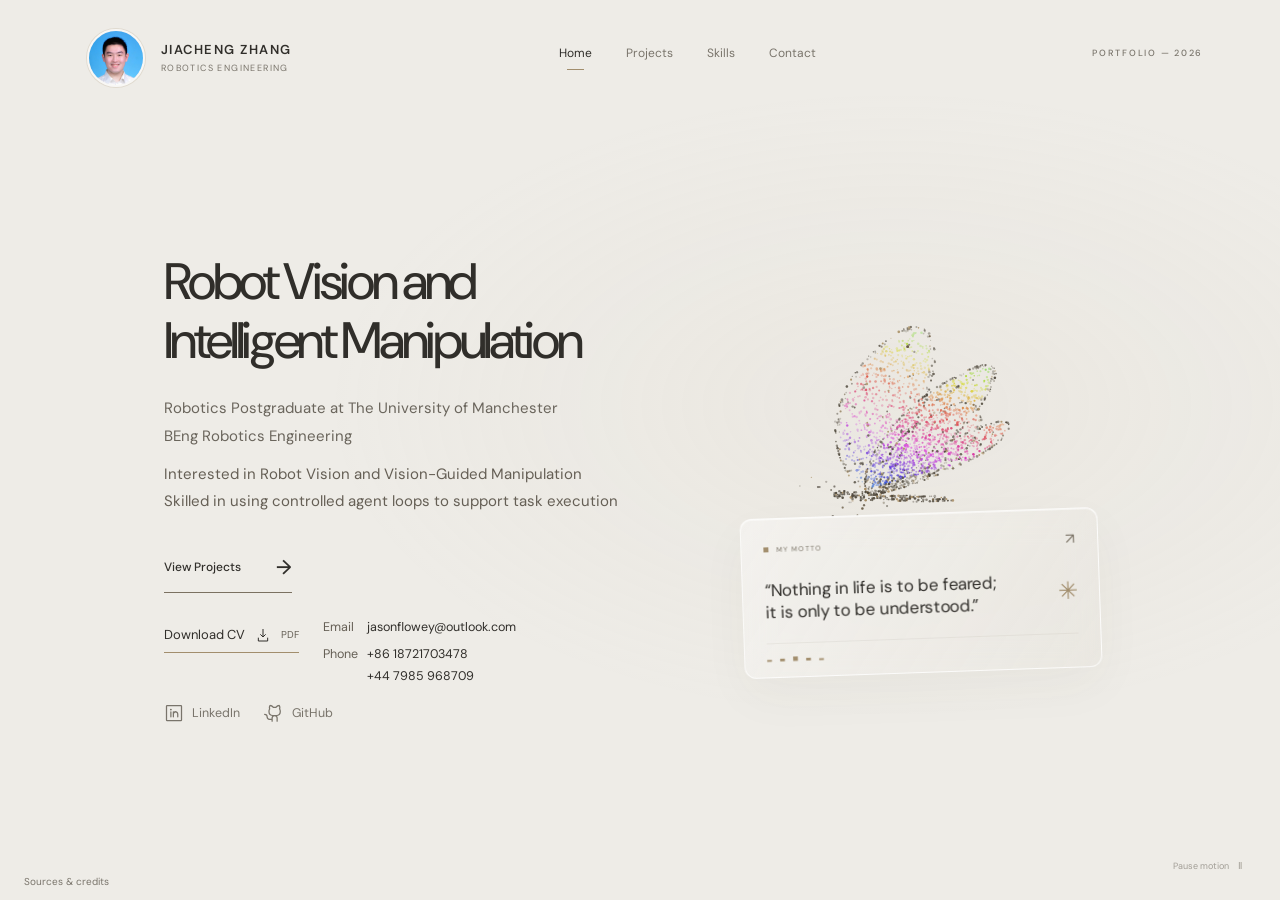
==== commit 3216aef8: "Update CV, clarify terrain evidence and add source credits" ====
--- a/index.html
+++ b/index.html
@@ -1 +1 @@
-<!doctype html><html lang="en"><head><meta charset="utf-8"><meta name="viewport" content="width=device-width,initial-scale=1"><meta name="description" content="Jiacheng Zhang — a robotics engineering portfolio across perception, planning and integrated systems."><meta name="theme-color" content="#eeece7"><title>Home — Jiacheng Zhang</title><link rel="stylesheet" href="style.css?v=8155e875d206"><script src="tori-points.js?v=9f4c0d22b9e9" defer></script><script src="particles.js?v=da75ddf2e943" defer></script><script src="app.js?v=61550d1c516c" defer></script></head><body data-scene="index" data-form="butterfly" data-side="right" data-previous="" data-next="projects"><a class="skip" href="#main">Skip to content</a><canvas id="particles" aria-hidden="true"></canvas><div class="ambient" aria-hidden="true"></div><header class="site-header"><a class="identity" href="index.html"><img class="identity-avatar" src="assets/jiacheng-avatar.jpg" width="58" height="58" alt="Jiacheng Zhang portrait"><span>JIACHENG ZHANG<small>ROBOTICS ENGINEERING</small></span></a><nav aria-label="Main navigation"><a href="index.html" aria-current="page">Home</a><a href="projects.html" >Projects</a><a href="about.html#skills" >Skills</a><a href="about.html#contact" >Contact</a></nav><span class="edition">PORTFOLIO — 2026</span></header><main id="main" tabindex="-1"><section class="scene right" aria-label="Home"><div class="scene-copy"><h1>Robot Vision and<br>Intelligent Manipulation</h1><p class="intro home-bio">Robotics Postgraduate at The University of Manchester<br>BEng Robotics Engineering<br><span>Interested in Robot Vision and Vision-Guided Manipulation<br>Skilled in using controlled agent loops to support task execution</span></p><div class="actions"><a class="primary-link" href="projects.html">View Projects <span>→</span></a></div><div class="home-resources" id="contact"><div class="home-cv"><a href="assets/Jiacheng_Zhang_CV.pdf" download="Jiacheng_Zhang_CV.pdf">Download CV <svg viewBox="0 0 24 24" width="16" height="16" fill="none" stroke="currentColor" stroke-width="1.5" aria-hidden="true"><path d="M12 3v12m-4-4 4 4 4-4M5 16v5h14v-5"/></svg><small>PDF</small></a></div><address class="home-contact" aria-label="Contact details"><div><span>Email</span><a href="mailto:jasonflowey@outlook.com">jasonflowey@outlook.com</a></div><div><span>Phone</span><span class="phone-numbers"><a href="tel:+8618721703478">+86 18721703478</a><a href="tel:+447985968709">+44 7985 968709</a></span></div></address></div><div class="social-links" aria-label="Personal profiles"><a href="https://www.linkedin.com/in/jiacheng-zhang-5b452541b/?isSelfProfile=true" target="_blank" rel="noopener noreferrer" aria-label="LinkedIn (opens in a new tab)"><svg aria-hidden="true" xmlns="http://www.w3.org/2000/svg" viewBox="0 0 256 256" fill="currentColor"><path d="M216,24H40A16,16,0,0,0,24,40V216a16,16,0,0,0,16,16H216a16,16,0,0,0,16-16V40A16,16,0,0,0,216,24Zm0,192H40V40H216V216ZM96,112v64a8,8,0,0,1-16,0V112a8,8,0,0,1,16,0Zm88,28v36a8,8,0,0,1-16,0V140a20,20,0,0,0-40,0v36a8,8,0,0,1-16,0V112a8,8,0,0,1,15.79-1.78A36,36,0,0,1,184,140ZM100,84A12,12,0,1,1,88,72,12,12,0,0,1,100,84Z"/></svg><span>LinkedIn</span></a><a href="https://github.com/jask658" target="_blank" rel="noopener noreferrer" aria-label="GitHub (opens in a new tab)"><svg aria-hidden="true" xmlns="http://www.w3.org/2000/svg" viewBox="0 0 256 256" fill="currentColor"><path d="M208.31,75.68A59.78,59.78,0,0,0,202.93,28,8,8,0,0,0,196,24a59.75,59.75,0,0,0-48,24H124A59.75,59.75,0,0,0,76,24a8,8,0,0,0-6.93,4,59.78,59.78,0,0,0-5.38,47.68A58.14,58.14,0,0,0,56,104v8a56.06,56.06,0,0,0,48.44,55.47A39.8,39.8,0,0,0,96,192v8H72a24,24,0,0,1-24-24A40,40,0,0,0,8,136a8,8,0,0,0,0,16,24,24,0,0,1,24,24,40,40,0,0,0,40,40H96v16a8,8,0,0,0,16,0V192a24,24,0,0,1,48,0v40a8,8,0,0,0,16,0V192a39.8,39.8,0,0,0-8.44-24.53A56.06,56.06,0,0,0,216,112v-8A58.14,58.14,0,0,0,208.31,75.68ZM200,112a40,40,0,0,1-40,40H112a40,40,0,0,1-40-40v-8a41.74,41.74,0,0,1,6.9-22.48A8,8,0,0,0,80,73.83a43.81,43.81,0,0,1,.79-33.58,43.88,43.88,0,0,1,32.32,20.06A8,8,0,0,0,119.82,64h32.35a8,8,0,0,0,6.74-3.69,43.87,43.87,0,0,1,32.32-20.06A43.81,43.81,0,0,1,192,73.83a8.09,8.09,0,0,0,1,7.65A41.72,41.72,0,0,1,200,104Z"/></svg><span>GitHub</span></a></div></div><div class="stage-card" aria-hidden="true"><div class="stage-top"><span class="tiny-square"></span><span>MY MOTTO</span><span>↗</span></div><div class="stage-line"><span>“Nothing in life is to be feared;<br>it is only to be understood.”</span><span class="stage-symbol">✳</span></div><div class="stage-bottom"><span class="micro-bars">▂ ▃ ▅ ▃ ▂</span></div></div></section></main><button id="motion-toggle" class="motion-control" aria-pressed="false">Pause motion <span>Ⅱ</span></button><noscript><style>#particles{display:none}.scene-coordinate{display:none}</style></noscript></body></html>+<!doctype html><html lang="en"><head><meta charset="utf-8"><meta name="viewport" content="width=device-width,initial-scale=1"><meta name="description" content="Jiacheng Zhang — a robotics engineering portfolio across perception, planning and integrated systems."><meta name="theme-color" content="#eeece7"><title>Home — Jiacheng Zhang</title><link rel="stylesheet" href="style.css?v=35e2e3a1e9de"><script src="tori-points.js?v=9f4c0d22b9e9" defer></script><script src="particles.js?v=da75ddf2e943" defer></script><script src="app.js?v=61550d1c516c" defer></script></head><body data-scene="index" data-form="butterfly" data-side="right" data-previous="" data-next="projects"><a class="skip" href="#main">Skip to content</a><canvas id="particles" aria-hidden="true"></canvas><div class="ambient" aria-hidden="true"></div><header class="site-header"><a class="identity" href="index.html"><img class="identity-avatar" src="assets/jiacheng-avatar.jpg" width="58" height="58" alt="Jiacheng Zhang portrait"><span>JIACHENG ZHANG<small>ROBOTICS ENGINEERING</small></span></a><nav aria-label="Main navigation"><a href="index.html" aria-current="page">Home</a><a href="projects.html" >Projects</a><a href="about.html#skills" >Skills</a><a href="about.html#contact" >Contact</a></nav><span class="edition">PORTFOLIO — 2026</span></header><main id="main" tabindex="-1"><section class="scene right" aria-label="Home"><div class="scene-copy"><h1>Robot Vision and<br>Intelligent Manipulation</h1><p class="intro home-bio">Robotics Postgraduate at The University of Manchester<br>BEng Robotics Engineering<br><span>Interested in Robot Vision and Vision-Guided Manipulation<br>Skilled in using controlled agent loops to support task execution</span></p><div class="actions"><a class="primary-link" href="projects.html">View Projects <span>→</span></a></div><div class="home-resources" id="contact"><div class="home-cv"><a href="assets/Jiacheng_Zhang_CV.pdf" download="Jiacheng_Zhang_CV.pdf">Download CV <svg viewBox="0 0 24 24" width="16" height="16" fill="none" stroke="currentColor" stroke-width="1.5" aria-hidden="true"><path d="M12 3v12m-4-4 4 4 4-4M5 16v5h14v-5"/></svg><small>PDF</small></a></div><address class="home-contact" aria-label="Contact details"><div><span>Email</span><a href="mailto:jasonflowey@outlook.com">jasonflowey@outlook.com</a></div><div><span>Phone</span><span class="phone-numbers"><a href="tel:+8618721703478">+86 18721703478</a><a href="tel:+447985968709">+44 7985 968709</a></span></div></address></div><div class="social-links" aria-label="Personal profiles"><a href="https://www.linkedin.com/in/jiacheng-zhang-5b452541b/?isSelfProfile=true" target="_blank" rel="noopener noreferrer" aria-label="LinkedIn (opens in a new tab)"><svg aria-hidden="true" xmlns="http://www.w3.org/2000/svg" viewBox="0 0 256 256" fill="currentColor"><path d="M216,24H40A16,16,0,0,0,24,40V216a16,16,0,0,0,16,16H216a16,16,0,0,0,16-16V40A16,16,0,0,0,216,24Zm0,192H40V40H216V216ZM96,112v64a8,8,0,0,1-16,0V112a8,8,0,0,1,16,0Zm88,28v36a8,8,0,0,1-16,0V140a20,20,0,0,0-40,0v36a8,8,0,0,1-16,0V112a8,8,0,0,1,15.79-1.78A36,36,0,0,1,184,140ZM100,84A12,12,0,1,1,88,72,12,12,0,0,1,100,84Z"/></svg><span>LinkedIn</span></a><a href="https://github.com/jask658" target="_blank" rel="noopener noreferrer" aria-label="GitHub (opens in a new tab)"><svg aria-hidden="true" xmlns="http://www.w3.org/2000/svg" viewBox="0 0 256 256" fill="currentColor"><path d="M208.31,75.68A59.78,59.78,0,0,0,202.93,28,8,8,0,0,0,196,24a59.75,59.75,0,0,0-48,24H124A59.75,59.75,0,0,0,76,24a8,8,0,0,0-6.93,4,59.78,59.78,0,0,0-5.38,47.68A58.14,58.14,0,0,0,56,104v8a56.06,56.06,0,0,0,48.44,55.47A39.8,39.8,0,0,0,96,192v8H72a24,24,0,0,1-24-24A40,40,0,0,0,8,136a8,8,0,0,0,0,16,24,24,0,0,1,24,24,40,40,0,0,0,40,40H96v16a8,8,0,0,0,16,0V192a24,24,0,0,1,48,0v40a8,8,0,0,0,16,0V192a39.8,39.8,0,0,0-8.44-24.53A56.06,56.06,0,0,0,216,112v-8A58.14,58.14,0,0,0,208.31,75.68ZM200,112a40,40,0,0,1-40,40H112a40,40,0,0,1-40-40v-8a41.74,41.74,0,0,1,6.9-22.48A8,8,0,0,0,80,73.83a43.81,43.81,0,0,1,.79-33.58,43.88,43.88,0,0,1,32.32,20.06A8,8,0,0,0,119.82,64h32.35a8,8,0,0,0,6.74-3.69,43.87,43.87,0,0,1,32.32-20.06A43.81,43.81,0,0,1,192,73.83a8.09,8.09,0,0,0,1,7.65A41.72,41.72,0,0,1,200,104Z"/></svg><span>GitHub</span></a></div></div><div class="stage-card" aria-hidden="true"><div class="stage-top"><span class="tiny-square"></span><span>MY MOTTO</span><span>↗</span></div><div class="stage-line"><span>“Nothing in life is to be feared;<br>it is only to be understood.”</span><span class="stage-symbol">✳</span></div><div class="stage-bottom"><span class="micro-bars">▂ ▃ ▅ ▃ ▂</span></div></div></section></main><a class="credits-link" href="CREDITS.txt" target="_blank" rel="noopener">Sources &amp; credits</a><button id="motion-toggle" class="motion-control" aria-pressed="false">Pause motion <span>Ⅱ</span></button><noscript><style>#particles{display:none}.scene-coordinate{display:none}</style></noscript></body></html>
--- a/style.css
+++ b/style.css
@@ -91,6 +91,7 @@
 /* Project 04: preserve the original portrait competition video. */
 .case-video-wrap{display:flex;justify-content:center;margin:8px 0 4px}.case-video-portrait{display:block;width:auto;max-width:100%;height:min(68svh,640px);aspect-ratio:9/16;background:#171717;border-radius:10px;border:1px solid #fff9;box-shadow:0 18px 48px #342b241a}
 @media(max-width:760px){.case-video-portrait{width:100%;height:auto;max-height:68svh}}
+.credits-link{position:fixed;left:24px;bottom:12px;z-index:5;font-size:10px;color:var(--muted);text-underline-offset:3px}.credits-link:focus-visible{outline:2px solid currentColor;outline-offset:4px}
 .terrain-award-action{display:flex;align-items:center;justify-content:space-between;gap:20px;margin:22px 0 4px;padding:17px 19px;border:1px solid #b9aa90;background:linear-gradient(120deg,#d9c9ac52,#fff8);border-radius:9px}.terrain-award-action span{font-size:11px;font-weight:650;letter-spacing:.12em;text-transform:uppercase;color:#765f3f}.terrain-award-action a{font-size:13px;font-weight:600;text-decoration:underline;text-decoration-thickness:1px;text-underline-offset:4px}.terrain-award-action a:hover{color:#765f3f}.terrain-evidence-grid{display:grid;grid-template-columns:1fr 1fr;gap:16px;margin-top:22px}.terrain-evidence-grid figure{margin:0}.terrain-evidence-grid img{display:block;width:100%;aspect-ratio:9/13;object-fit:cover;border-radius:8px;border:1px solid #fff9;background:#d8d3cb}.terrain-evidence-grid figcaption{margin-top:8px;color:var(--muted);font-size:9px;line-height:1.45}
 @media(max-width:760px){.terrain-award-action{align-items:flex-start;flex-direction:column;gap:9px}.terrain-evidence-grid{grid-template-columns:1fr}}
 
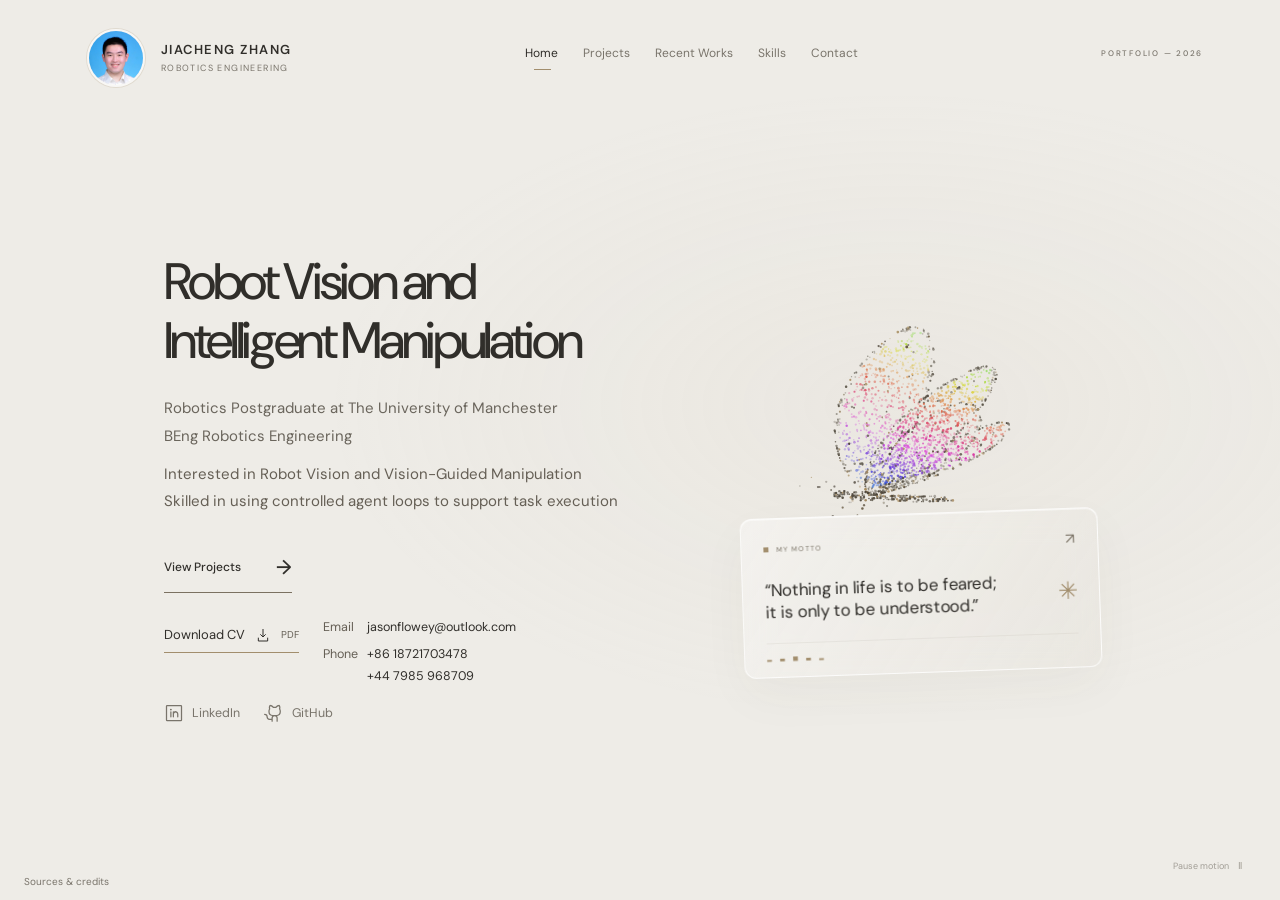
==== commit 170483f4: "Add skill-tree toolkit and Recent Works vine-frame chapter" ====
--- a/index.html
+++ b/index.html
@@ -1 +1 @@
-<!doctype html><html lang="en"><head><meta charset="utf-8"><meta name="viewport" content="width=device-width,initial-scale=1"><meta name="description" content="Jiacheng Zhang — a robotics engineering portfolio across perception, planning and integrated systems."><meta name="theme-color" content="#eeece7"><title>Home — Jiacheng Zhang</title><link rel="stylesheet" href="style.css?v=35e2e3a1e9de"><script src="tori-points.js?v=9f4c0d22b9e9" defer></script><script src="particles.js?v=da75ddf2e943" defer></script><script src="app.js?v=61550d1c516c" defer></script></head><body data-scene="index" data-form="butterfly" data-side="right" data-previous="" data-next="projects"><a class="skip" href="#main">Skip to content</a><canvas id="particles" aria-hidden="true"></canvas><div class="ambient" aria-hidden="true"></div><header class="site-header"><a class="identity" href="index.html"><img class="identity-avatar" src="assets/jiacheng-avatar.jpg" width="58" height="58" alt="Jiacheng Zhang portrait"><span>JIACHENG ZHANG<small>ROBOTICS ENGINEERING</small></span></a><nav aria-label="Main navigation"><a href="index.html" aria-current="page">Home</a><a href="projects.html" >Projects</a><a href="about.html#skills" >Skills</a><a href="about.html#contact" >Contact</a></nav><span class="edition">PORTFOLIO — 2026</span></header><main id="main" tabindex="-1"><section class="scene right" aria-label="Home"><div class="scene-copy"><h1>Robot Vision and<br>Intelligent Manipulation</h1><p class="intro home-bio">Robotics Postgraduate at The University of Manchester<br>BEng Robotics Engineering<br><span>Interested in Robot Vision and Vision-Guided Manipulation<br>Skilled in using controlled agent loops to support task execution</span></p><div class="actions"><a class="primary-link" href="projects.html">View Projects <span>→</span></a></div><div class="home-resources" id="contact"><div class="home-cv"><a href="assets/Jiacheng_Zhang_CV.pdf" download="Jiacheng_Zhang_CV.pdf">Download CV <svg viewBox="0 0 24 24" width="16" height="16" fill="none" stroke="currentColor" stroke-width="1.5" aria-hidden="true"><path d="M12 3v12m-4-4 4 4 4-4M5 16v5h14v-5"/></svg><small>PDF</small></a></div><address class="home-contact" aria-label="Contact details"><div><span>Email</span><a href="mailto:jasonflowey@outlook.com">jasonflowey@outlook.com</a></div><div><span>Phone</span><span class="phone-numbers"><a href="tel:+8618721703478">+86 18721703478</a><a href="tel:+447985968709">+44 7985 968709</a></span></div></address></div><div class="social-links" aria-label="Personal profiles"><a href="https://www.linkedin.com/in/jiacheng-zhang-5b452541b/?isSelfProfile=true" target="_blank" rel="noopener noreferrer" aria-label="LinkedIn (opens in a new tab)"><svg aria-hidden="true" xmlns="http://www.w3.org/2000/svg" viewBox="0 0 256 256" fill="currentColor"><path d="M216,24H40A16,16,0,0,0,24,40V216a16,16,0,0,0,16,16H216a16,16,0,0,0,16-16V40A16,16,0,0,0,216,24Zm0,192H40V40H216V216ZM96,112v64a8,8,0,0,1-16,0V112a8,8,0,0,1,16,0Zm88,28v36a8,8,0,0,1-16,0V140a20,20,0,0,0-40,0v36a8,8,0,0,1-16,0V112a8,8,0,0,1,15.79-1.78A36,36,0,0,1,184,140ZM100,84A12,12,0,1,1,88,72,12,12,0,0,1,100,84Z"/></svg><span>LinkedIn</span></a><a href="https://github.com/jask658" target="_blank" rel="noopener noreferrer" aria-label="GitHub (opens in a new tab)"><svg aria-hidden="true" xmlns="http://www.w3.org/2000/svg" viewBox="0 0 256 256" fill="currentColor"><path d="M208.31,75.68A59.78,59.78,0,0,0,202.93,28,8,8,0,0,0,196,24a59.75,59.75,0,0,0-48,24H124A59.75,59.75,0,0,0,76,24a8,8,0,0,0-6.93,4,59.78,59.78,0,0,0-5.38,47.68A58.14,58.14,0,0,0,56,104v8a56.06,56.06,0,0,0,48.44,55.47A39.8,39.8,0,0,0,96,192v8H72a24,24,0,0,1-24-24A40,40,0,0,0,8,136a8,8,0,0,0,0,16,24,24,0,0,1,24,24,40,40,0,0,0,40,40H96v16a8,8,0,0,0,16,0V192a24,24,0,0,1,48,0v40a8,8,0,0,0,16,0V192a39.8,39.8,0,0,0-8.44-24.53A56.06,56.06,0,0,0,216,112v-8A58.14,58.14,0,0,0,208.31,75.68ZM200,112a40,40,0,0,1-40,40H112a40,40,0,0,1-40-40v-8a41.74,41.74,0,0,1,6.9-22.48A8,8,0,0,0,80,73.83a43.81,43.81,0,0,1,.79-33.58,43.88,43.88,0,0,1,32.32,20.06A8,8,0,0,0,119.82,64h32.35a8,8,0,0,0,6.74-3.69,43.87,43.87,0,0,1,32.32-20.06A43.81,43.81,0,0,1,192,73.83a8.09,8.09,0,0,0,1,7.65A41.72,41.72,0,0,1,200,104Z"/></svg><span>GitHub</span></a></div></div><div class="stage-card" aria-hidden="true"><div class="stage-top"><span class="tiny-square"></span><span>MY MOTTO</span><span>↗</span></div><div class="stage-line"><span>“Nothing in life is to be feared;<br>it is only to be understood.”</span><span class="stage-symbol">✳</span></div><div class="stage-bottom"><span class="micro-bars">▂ ▃ ▅ ▃ ▂</span></div></div></section></main><a class="credits-link" href="CREDITS.txt" target="_blank" rel="noopener">Sources &amp; credits</a><button id="motion-toggle" class="motion-control" aria-pressed="false">Pause motion <span>Ⅱ</span></button><noscript><style>#particles{display:none}.scene-coordinate{display:none}</style></noscript></body></html>+<!doctype html><html lang="en"><head><meta charset="utf-8"><meta name="viewport" content="width=device-width,initial-scale=1"><meta name="description" content="Jiacheng Zhang — a robotics engineering portfolio across perception, planning and integrated systems."><meta name="theme-color" content="#eeece7"><title>Home — Jiacheng Zhang</title><link rel="stylesheet" href="style.css?v=58e55c0cb40c"><script src="tori-points.js?v=9f4c0d22b9e9" defer></script><script src="particles.js?v=b5fdd1a067fb" defer></script><script src="app.js?v=65649db8f418" defer></script></head><body data-scene="index" data-form="butterfly" data-side="right" data-previous="" data-next="projects"><a class="skip" href="#main">Skip to content</a><canvas id="particles" aria-hidden="true"></canvas><div class="ambient" aria-hidden="true"></div><header class="site-header"><a class="identity" href="index.html"><img class="identity-avatar" src="assets/jiacheng-avatar.jpg" width="58" height="58" alt="Jiacheng Zhang portrait"><span>JIACHENG ZHANG<small>ROBOTICS ENGINEERING</small></span></a><nav aria-label="Main navigation"><a href="index.html" aria-current="page">Home</a><a href="projects.html" >Projects</a><a href="recent-works.html" >Recent Works</a><a href="about.html#skills" >Skills</a><a href="about.html#contact" >Contact</a></nav><span class="edition">PORTFOLIO — 2026</span></header><main id="main" tabindex="-1"><section class="scene right" aria-label="Home"><div class="scene-copy"><h1>Robot Vision and<br>Intelligent Manipulation</h1><p class="intro home-bio">Robotics Postgraduate at The University of Manchester<br>BEng Robotics Engineering<br><span>Interested in Robot Vision and Vision-Guided Manipulation<br>Skilled in using controlled agent loops to support task execution</span></p><div class="actions"><a class="primary-link" href="projects.html">View Projects <span>→</span></a></div><div class="home-resources" id="contact"><div class="home-cv"><a href="assets/Jiacheng_Zhang_CV.pdf" download="Jiacheng_Zhang_CV.pdf">Download CV <svg viewBox="0 0 24 24" width="16" height="16" fill="none" stroke="currentColor" stroke-width="1.5" aria-hidden="true"><path d="M12 3v12m-4-4 4 4 4-4M5 16v5h14v-5"/></svg><small>PDF</small></a></div><address class="home-contact" aria-label="Contact details"><div><span>Email</span><a href="mailto:jasonflowey@outlook.com">jasonflowey@outlook.com</a></div><div><span>Phone</span><span class="phone-numbers"><a href="tel:+8618721703478">+86 18721703478</a><a href="tel:+447985968709">+44 7985 968709</a></span></div></address></div><div class="social-links" aria-label="Personal profiles"><a href="https://www.linkedin.com/in/jiacheng-zhang-5b452541b/?isSelfProfile=true" target="_blank" rel="noopener noreferrer" aria-label="LinkedIn (opens in a new tab)"><svg aria-hidden="true" xmlns="http://www.w3.org/2000/svg" viewBox="0 0 256 256" fill="currentColor"><path d="M216,24H40A16,16,0,0,0,24,40V216a16,16,0,0,0,16,16H216a16,16,0,0,0,16-16V40A16,16,0,0,0,216,24Zm0,192H40V40H216V216ZM96,112v64a8,8,0,0,1-16,0V112a8,8,0,0,1,16,0Zm88,28v36a8,8,0,0,1-16,0V140a20,20,0,0,0-40,0v36a8,8,0,0,1-16,0V112a8,8,0,0,1,15.79-1.78A36,36,0,0,1,184,140ZM100,84A12,12,0,1,1,88,72,12,12,0,0,1,100,84Z"/></svg><span>LinkedIn</span></a><a href="https://github.com/jask658" target="_blank" rel="noopener noreferrer" aria-label="GitHub (opens in a new tab)"><svg aria-hidden="true" xmlns="http://www.w3.org/2000/svg" viewBox="0 0 256 256" fill="currentColor"><path d="M208.31,75.68A59.78,59.78,0,0,0,202.93,28,8,8,0,0,0,196,24a59.75,59.75,0,0,0-48,24H124A59.75,59.75,0,0,0,76,24a8,8,0,0,0-6.93,4,59.78,59.78,0,0,0-5.38,47.68A58.14,58.14,0,0,0,56,104v8a56.06,56.06,0,0,0,48.44,55.47A39.8,39.8,0,0,0,96,192v8H72a24,24,0,0,1-24-24A40,40,0,0,0,8,136a8,8,0,0,0,0,16,24,24,0,0,1,24,24,40,40,0,0,0,40,40H96v16a8,8,0,0,0,16,0V192a24,24,0,0,1,48,0v40a8,8,0,0,0,16,0V192a39.8,39.8,0,0,0-8.44-24.53A56.06,56.06,0,0,0,216,112v-8A58.14,58.14,0,0,0,208.31,75.68ZM200,112a40,40,0,0,1-40,40H112a40,40,0,0,1-40-40v-8a41.74,41.74,0,0,1,6.9-22.48A8,8,0,0,0,80,73.83a43.81,43.81,0,0,1,.79-33.58,43.88,43.88,0,0,1,32.32,20.06A8,8,0,0,0,119.82,64h32.35a8,8,0,0,0,6.74-3.69,43.87,43.87,0,0,1,32.32-20.06A43.81,43.81,0,0,1,192,73.83a8.09,8.09,0,0,0,1,7.65A41.72,41.72,0,0,1,200,104Z"/></svg><span>GitHub</span></a></div></div><div class="stage-card" aria-hidden="true"><div class="stage-top"><span class="tiny-square"></span><span>MY MOTTO</span><span>↗</span></div><div class="stage-line"><span>“Nothing in life is to be feared;<br>it is only to be understood.”</span><span class="stage-symbol">✳</span></div><div class="stage-bottom"><span class="micro-bars">▂ ▃ ▅ ▃ ▂</span></div></div></section></main><a class="credits-link" href="CREDITS.txt" target="_blank" rel="noopener">Sources &amp; credits</a><button id="motion-toggle" class="motion-control" aria-pressed="false">Pause motion <span>Ⅱ</span></button><noscript><style>#particles{display:none}.scene-coordinate{display:none}</style></noscript></body></html>
--- a/style.css
+++ b/style.css
@@ -95,3 +95,30 @@
 .terrain-award-action{display:flex;align-items:center;justify-content:space-between;gap:20px;margin:22px 0 4px;padding:17px 19px;border:1px solid #b9aa90;background:linear-gradient(120deg,#d9c9ac52,#fff8);border-radius:9px}.terrain-award-action span{font-size:11px;font-weight:650;letter-spacing:.12em;text-transform:uppercase;color:#765f3f}.terrain-award-action a{font-size:13px;font-weight:600;text-decoration:underline;text-decoration-thickness:1px;text-underline-offset:4px}.terrain-award-action a:hover{color:#765f3f}.terrain-evidence-grid{display:grid;grid-template-columns:1fr 1fr;gap:16px;margin-top:22px}.terrain-evidence-grid figure{margin:0}.terrain-evidence-grid img{display:block;width:100%;aspect-ratio:9/13;object-fit:cover;border-radius:8px;border:1px solid #fff9;background:#d8d3cb}.terrain-evidence-grid figcaption{margin-top:8px;color:var(--muted);font-size:9px;line-height:1.45}
 @media(max-width:760px){.terrain-award-action{align-items:flex-start;flex-direction:column;gap:9px}.terrain-evidence-grid{grid-template-columns:1fr}}
 
+/* Skills canopy and an intentionally empty recent-work chapter. */
+body[data-scene="about"] .stage-card,body[data-scene="recent-works"] .stage-card{display:none}
+body[data-scene="about"] .scene{grid-template-columns:1fr 1fr;gap:6%;padding-block:20px 60px}
+body[data-scene="about"] .scene-copy{grid-row:1;align-self:center}
+body[data-scene="about"] .scene-copy h1{font-size:clamp(38px,3.8vw,52px);line-height:1.1;letter-spacing:-.04em;margin-bottom:16px}
+body[data-scene="about"] #about-panel{max-width:480px;min-height:300px}
+body[data-scene="about"] .about-tabs{margin-bottom:10px}
+body[data-scene="about"] .toolkit-line{grid-template-columns:1fr 1.8fr;font-size:12px;line-height:1.55;padding:10px 0;gap:15px}
+body[data-scene="about"] .toolkit-line b{font-weight:500}
+.skill-tree{grid-column:2;grid-row:1;position:relative;z-index:5;width:100%;height:clamp(360px,62svh,560px);align-self:center;transition:opacity .4s,visibility .4s}
+.skill-node{position:absolute;left:var(--x);top:var(--y);transform:translate(-50%,-50%);width:84px;text-align:center;color:#5e6253;font-size:11px;line-height:1.4}
+.skill-node img{display:block;width:34px;height:34px;object-fit:contain;margin:0 auto 7px;filter:saturate(.62);background:var(--paper);box-shadow:0 0 14px 10px var(--paper);border-radius:5px}
+.skill-node span{display:inline-block;padding:2px 5px;background:var(--paper)}
+body.contact-mode .skill-tree{opacity:0;visibility:hidden;pointer-events:none}
+body[data-scene="recent-works"] .scene{display:block;height:calc(100svh - 106px);min-height:420px;padding:0}
+body[data-scene="recent-works"] .scene-copy{position:absolute;left:0;top:20px;max-width:none;width:100%;text-align:center}
+body[data-scene="recent-works"] .scene-copy h1{font-family:'Instrument Serif',Georgia,serif;font-size:clamp(42px,4.4vw,62px);font-weight:400;letter-spacing:-.025em;margin:0}
+.recent-frame{position:absolute;left:8%;right:8%;top:100px;bottom:65px;pointer-events:none}
+.recent-content{position:absolute;inset:145px 15% 110px;z-index:5}
+.project-index .recent-index-link{padding:12px 0;border-bottom:0}
+.project-index .recent-index-link>span:nth-child(2){font-size:16px;color:var(--muted)}
+@media(min-width:761px){.site-header nav{gap:25px}.site-header .edition{font-size:8px}}
+@media(max-width:1000px) and (min-width:761px){.site-header{gap:18px;padding-inline:4%}.site-header .edition{display:none}.site-header nav{gap:20px}body[data-scene="about"] .toolkit-line{font-size:11px}}
+@media(max-width:760px){.site-header{height:120px;display:flex;flex-wrap:wrap;align-content:center;gap:8px;padding-block:12px;background:var(--paper)}.site-header .identity{width:100%;justify-content:center}.site-header nav{width:100%;justify-content:center;gap:20px;font-size:10px}.site-header nav a{padding:8px 0}.site-header .edition{display:none}body[data-scene="about"] .scene{display:block;padding:24px 7% 70px}body[data-scene="about"] .scene-copy h1{font-size:40px}body[data-scene="about"] #about-panel{min-height:300px}body[data-scene="about"] .toolkit-line{font-size:11.5px}.skill-tree{height:390px;margin-top:30px}.skill-node{font-size:10px;width:72px}.skill-node img{width:30px;height:30px}body.contact-mode .skill-tree{display:none}body[data-scene="recent-works"] .scene{height:calc(100svh - 120px);min-height:440px;padding:0}body[data-scene="recent-works"] .scene-copy{top:24px}.recent-frame{left:7%;right:7%;top:105px;bottom:65px}.recent-content{inset:140px 16% 100px}}
+@media(min-width:761px) and (max-height:800px){body[data-scene="projects"] .project-index>a{padding-block:12px}body[data-scene="projects"] .scene-copy h1{margin-bottom:18px}}
+@media(prefers-reduced-motion:reduce){.skill-tree{transition:none}}
+
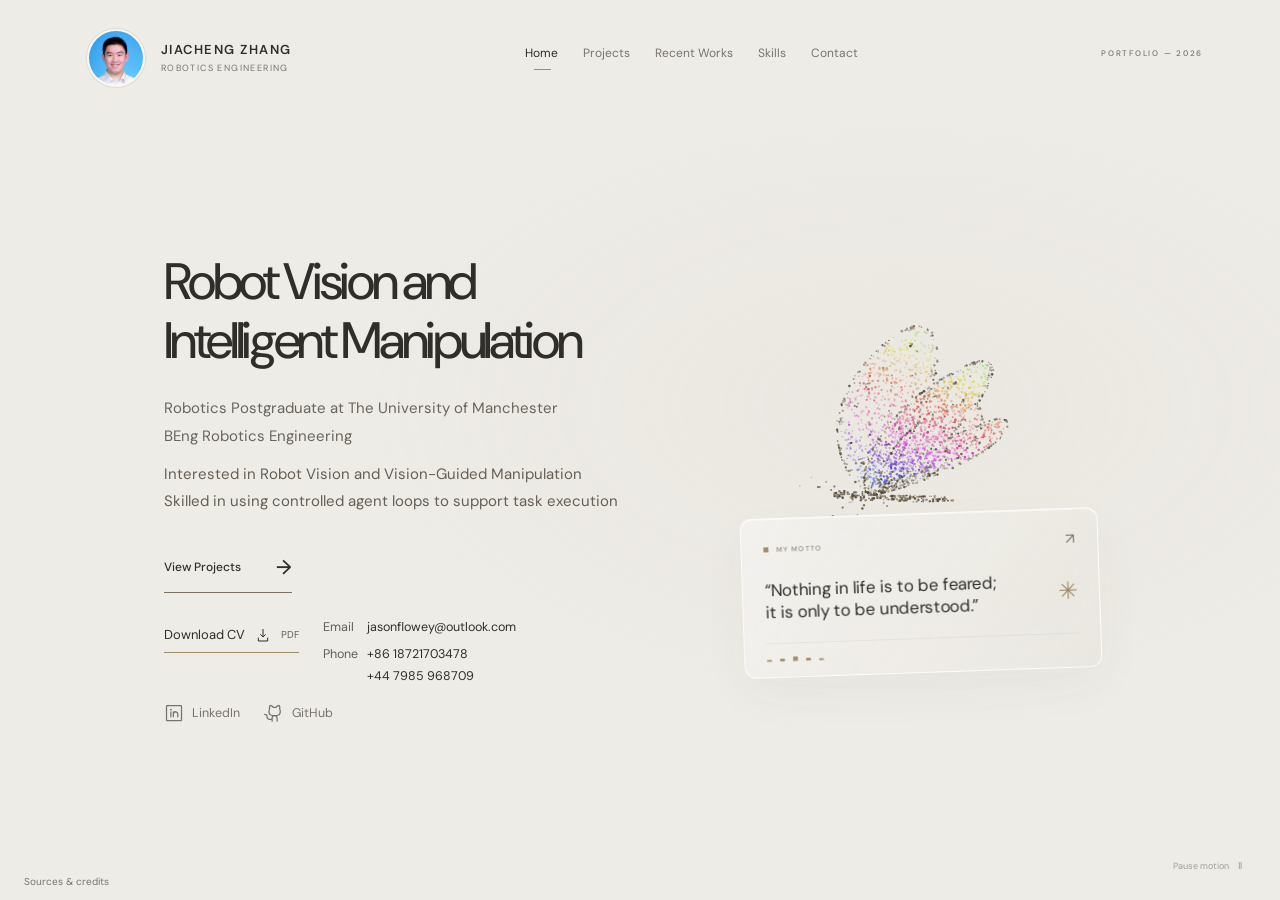
==== commit 89771c75: "Populate Recent Works and fix chapter snapshot timing and geometry" ====
--- a/index.html
+++ b/index.html
@@ -1 +1 @@
-<!doctype html><html lang="en"><head><meta charset="utf-8"><meta name="viewport" content="width=device-width,initial-scale=1"><meta name="description" content="Jiacheng Zhang — a robotics engineering portfolio across perception, planning and integrated systems."><meta name="theme-color" content="#eeece7"><title>Home — Jiacheng Zhang</title><link rel="stylesheet" href="style.css?v=58e55c0cb40c"><script src="tori-points.js?v=9f4c0d22b9e9" defer></script><script src="particles.js?v=b5fdd1a067fb" defer></script><script src="app.js?v=65649db8f418" defer></script></head><body data-scene="index" data-form="butterfly" data-side="right" data-previous="" data-next="projects"><a class="skip" href="#main">Skip to content</a><canvas id="particles" aria-hidden="true"></canvas><div class="ambient" aria-hidden="true"></div><header class="site-header"><a class="identity" href="index.html"><img class="identity-avatar" src="assets/jiacheng-avatar.jpg" width="58" height="58" alt="Jiacheng Zhang portrait"><span>JIACHENG ZHANG<small>ROBOTICS ENGINEERING</small></span></a><nav aria-label="Main navigation"><a href="index.html" aria-current="page">Home</a><a href="projects.html" >Projects</a><a href="recent-works.html" >Recent Works</a><a href="about.html#skills" >Skills</a><a href="about.html#contact" >Contact</a></nav><span class="edition">PORTFOLIO — 2026</span></header><main id="main" tabindex="-1"><section class="scene right" aria-label="Home"><div class="scene-copy"><h1>Robot Vision and<br>Intelligent Manipulation</h1><p class="intro home-bio">Robotics Postgraduate at The University of Manchester<br>BEng Robotics Engineering<br><span>Interested in Robot Vision and Vision-Guided Manipulation<br>Skilled in using controlled agent loops to support task execution</span></p><div class="actions"><a class="primary-link" href="projects.html">View Projects <span>→</span></a></div><div class="home-resources" id="contact"><div class="home-cv"><a href="assets/Jiacheng_Zhang_CV.pdf" download="Jiacheng_Zhang_CV.pdf">Download CV <svg viewBox="0 0 24 24" width="16" height="16" fill="none" stroke="currentColor" stroke-width="1.5" aria-hidden="true"><path d="M12 3v12m-4-4 4 4 4-4M5 16v5h14v-5"/></svg><small>PDF</small></a></div><address class="home-contact" aria-label="Contact details"><div><span>Email</span><a href="mailto:jasonflowey@outlook.com">jasonflowey@outlook.com</a></div><div><span>Phone</span><span class="phone-numbers"><a href="tel:+8618721703478">+86 18721703478</a><a href="tel:+447985968709">+44 7985 968709</a></span></div></address></div><div class="social-links" aria-label="Personal profiles"><a href="https://www.linkedin.com/in/jiacheng-zhang-5b452541b/?isSelfProfile=true" target="_blank" rel="noopener noreferrer" aria-label="LinkedIn (opens in a new tab)"><svg aria-hidden="true" xmlns="http://www.w3.org/2000/svg" viewBox="0 0 256 256" fill="currentColor"><path d="M216,24H40A16,16,0,0,0,24,40V216a16,16,0,0,0,16,16H216a16,16,0,0,0,16-16V40A16,16,0,0,0,216,24Zm0,192H40V40H216V216ZM96,112v64a8,8,0,0,1-16,0V112a8,8,0,0,1,16,0Zm88,28v36a8,8,0,0,1-16,0V140a20,20,0,0,0-40,0v36a8,8,0,0,1-16,0V112a8,8,0,0,1,15.79-1.78A36,36,0,0,1,184,140ZM100,84A12,12,0,1,1,88,72,12,12,0,0,1,100,84Z"/></svg><span>LinkedIn</span></a><a href="https://github.com/jask658" target="_blank" rel="noopener noreferrer" aria-label="GitHub (opens in a new tab)"><svg aria-hidden="true" xmlns="http://www.w3.org/2000/svg" viewBox="0 0 256 256" fill="currentColor"><path d="M208.31,75.68A59.78,59.78,0,0,0,202.93,28,8,8,0,0,0,196,24a59.75,59.75,0,0,0-48,24H124A59.75,59.75,0,0,0,76,24a8,8,0,0,0-6.93,4,59.78,59.78,0,0,0-5.38,47.68A58.14,58.14,0,0,0,56,104v8a56.06,56.06,0,0,0,48.44,55.47A39.8,39.8,0,0,0,96,192v8H72a24,24,0,0,1-24-24A40,40,0,0,0,8,136a8,8,0,0,0,0,16,24,24,0,0,1,24,24,40,40,0,0,0,40,40H96v16a8,8,0,0,0,16,0V192a24,24,0,0,1,48,0v40a8,8,0,0,0,16,0V192a39.8,39.8,0,0,0-8.44-24.53A56.06,56.06,0,0,0,216,112v-8A58.14,58.14,0,0,0,208.31,75.68ZM200,112a40,40,0,0,1-40,40H112a40,40,0,0,1-40-40v-8a41.74,41.74,0,0,1,6.9-22.48A8,8,0,0,0,80,73.83a43.81,43.81,0,0,1,.79-33.58,43.88,43.88,0,0,1,32.32,20.06A8,8,0,0,0,119.82,64h32.35a8,8,0,0,0,6.74-3.69,43.87,43.87,0,0,1,32.32-20.06A43.81,43.81,0,0,1,192,73.83a8.09,8.09,0,0,0,1,7.65A41.72,41.72,0,0,1,200,104Z"/></svg><span>GitHub</span></a></div></div><div class="stage-card" aria-hidden="true"><div class="stage-top"><span class="tiny-square"></span><span>MY MOTTO</span><span>↗</span></div><div class="stage-line"><span>“Nothing in life is to be feared;<br>it is only to be understood.”</span><span class="stage-symbol">✳</span></div><div class="stage-bottom"><span class="micro-bars">▂ ▃ ▅ ▃ ▂</span></div></div></section></main><a class="credits-link" href="CREDITS.txt" target="_blank" rel="noopener">Sources &amp; credits</a><button id="motion-toggle" class="motion-control" aria-pressed="false">Pause motion <span>Ⅱ</span></button><noscript><style>#particles{display:none}.scene-coordinate{display:none}</style></noscript></body></html>+<!doctype html><html lang="en"><head><meta charset="utf-8"><meta name="viewport" content="width=device-width,initial-scale=1"><meta name="description" content="Jiacheng Zhang — a robotics engineering portfolio across perception, planning and integrated systems."><meta name="theme-color" content="#eeece7"><title>Home — Jiacheng Zhang</title><link rel="stylesheet" href="style.css?v=797be51bf15b"><script src="tori-points.js?v=9f4c0d22b9e9" defer></script><script src="particles.js?v=b5fdd1a067fb" defer></script><script src="app.js?v=743ee62f1973" defer></script></head><body data-scene="index" data-form="butterfly" data-side="right" data-previous="" data-next="projects"><a class="skip" href="#main">Skip to content</a><canvas id="particles" aria-hidden="true"></canvas><div class="ambient" aria-hidden="true"></div><header class="site-header"><a class="identity" href="index.html"><img class="identity-avatar" src="assets/jiacheng-avatar.jpg" width="58" height="58" alt="Jiacheng Zhang portrait"><span>JIACHENG ZHANG<small>ROBOTICS ENGINEERING</small></span></a><nav aria-label="Main navigation"><a href="index.html" aria-current="page">Home</a><a href="projects.html" >Projects</a><a href="recent-works.html" >Recent Works</a><a href="about.html#skills" >Skills</a><a href="about.html#contact" >Contact</a></nav><span class="edition">PORTFOLIO — 2026</span></header><main id="main" tabindex="-1"><section class="scene right" aria-label="Home"><div class="scene-copy"><h1>Robot Vision and<br>Intelligent Manipulation</h1><p class="intro home-bio">Robotics Postgraduate at The University of Manchester<br>BEng Robotics Engineering<br><span>Interested in Robot Vision and Vision-Guided Manipulation<br>Skilled in using controlled agent loops to support task execution</span></p><div class="actions"><a class="primary-link" href="projects.html">View Projects <span>→</span></a></div><div class="home-resources" id="contact"><div class="home-cv"><a href="assets/Jiacheng_Zhang_CV.pdf" download="Jiacheng_Zhang_CV.pdf">Download CV <svg viewBox="0 0 24 24" width="16" height="16" fill="none" stroke="currentColor" stroke-width="1.5" aria-hidden="true"><path d="M12 3v12m-4-4 4 4 4-4M5 16v5h14v-5"/></svg><small>PDF</small></a></div><address class="home-contact" aria-label="Contact details"><div><span>Email</span><a href="mailto:jasonflowey@outlook.com">jasonflowey@outlook.com</a></div><div><span>Phone</span><span class="phone-numbers"><a href="tel:+8618721703478">+86 18721703478</a><a href="tel:+447985968709">+44 7985 968709</a></span></div></address></div><div class="social-links" aria-label="Personal profiles"><a href="https://www.linkedin.com/in/jiacheng-zhang-5b452541b/?isSelfProfile=true" target="_blank" rel="noopener noreferrer" aria-label="LinkedIn (opens in a new tab)"><svg aria-hidden="true" xmlns="http://www.w3.org/2000/svg" viewBox="0 0 256 256" fill="currentColor"><path d="M216,24H40A16,16,0,0,0,24,40V216a16,16,0,0,0,16,16H216a16,16,0,0,0,16-16V40A16,16,0,0,0,216,24Zm0,192H40V40H216V216ZM96,112v64a8,8,0,0,1-16,0V112a8,8,0,0,1,16,0Zm88,28v36a8,8,0,0,1-16,0V140a20,20,0,0,0-40,0v36a8,8,0,0,1-16,0V112a8,8,0,0,1,15.79-1.78A36,36,0,0,1,184,140ZM100,84A12,12,0,1,1,88,72,12,12,0,0,1,100,84Z"/></svg><span>LinkedIn</span></a><a href="https://github.com/jask658" target="_blank" rel="noopener noreferrer" aria-label="GitHub (opens in a new tab)"><svg aria-hidden="true" xmlns="http://www.w3.org/2000/svg" viewBox="0 0 256 256" fill="currentColor"><path d="M208.31,75.68A59.78,59.78,0,0,0,202.93,28,8,8,0,0,0,196,24a59.75,59.75,0,0,0-48,24H124A59.75,59.75,0,0,0,76,24a8,8,0,0,0-6.93,4,59.78,59.78,0,0,0-5.38,47.68A58.14,58.14,0,0,0,56,104v8a56.06,56.06,0,0,0,48.44,55.47A39.8,39.8,0,0,0,96,192v8H72a24,24,0,0,1-24-24A40,40,0,0,0,8,136a8,8,0,0,0,0,16,24,24,0,0,1,24,24,40,40,0,0,0,40,40H96v16a8,8,0,0,0,16,0V192a24,24,0,0,1,48,0v40a8,8,0,0,0,16,0V192a39.8,39.8,0,0,0-8.44-24.53A56.06,56.06,0,0,0,216,112v-8A58.14,58.14,0,0,0,208.31,75.68ZM200,112a40,40,0,0,1-40,40H112a40,40,0,0,1-40-40v-8a41.74,41.74,0,0,1,6.9-22.48A8,8,0,0,0,80,73.83a43.81,43.81,0,0,1,.79-33.58,43.88,43.88,0,0,1,32.32,20.06A8,8,0,0,0,119.82,64h32.35a8,8,0,0,0,6.74-3.69,43.87,43.87,0,0,1,32.32-20.06A43.81,43.81,0,0,1,192,73.83a8.09,8.09,0,0,0,1,7.65A41.72,41.72,0,0,1,200,104Z"/></svg><span>GitHub</span></a></div></div><div class="stage-card" aria-hidden="true"><div class="stage-top"><span class="tiny-square"></span><span>MY MOTTO</span><span>↗</span></div><div class="stage-line"><span>“Nothing in life is to be feared;<br>it is only to be understood.”</span><span class="stage-symbol">✳</span></div><div class="stage-bottom"><span class="micro-bars">▂ ▃ ▅ ▃ ▂</span></div></div></section></main><a class="credits-link" href="CREDITS.txt" target="_blank" rel="noopener">Sources &amp; credits</a><button id="motion-toggle" class="motion-control" aria-pressed="false">Pause motion <span>Ⅱ</span></button><noscript><style>#particles{display:none}.scene-coordinate{display:none}</style></noscript></body></html>
--- a/style.css
+++ b/style.css
@@ -113,12 +113,23 @@
 body[data-scene="recent-works"] .scene-copy{position:absolute;left:0;top:20px;max-width:none;width:100%;text-align:center}
 body[data-scene="recent-works"] .scene-copy h1{font-family:'Instrument Serif',Georgia,serif;font-size:clamp(42px,4.4vw,62px);font-weight:400;letter-spacing:-.025em;margin:0}
 .recent-frame{position:absolute;left:8%;right:8%;top:100px;bottom:65px;pointer-events:none}
-.recent-content{position:absolute;inset:145px 15% 110px;z-index:5}
+.recent-content{position:absolute;inset:118px 16% 72px;z-index:5;display:grid;grid-template-columns:repeat(2,minmax(0,1fr));grid-template-rows:auto 1fr;gap:16px 42px}
+.recent-item{min-width:0;align-self:start}
+.recent-item video{display:block;width:100%;height:clamp(140px,22.5svh,270px);object-fit:contain;background:#242722;border-radius:3px}
+.recent-item h2{font-family:'Instrument Serif',Georgia,serif;font-size:clamp(22px,2vw,29px);font-weight:400;line-height:1.1;letter-spacing:-.015em;margin:10px 0 5px}
+.recent-item p{font-size:clamp(11px,1vw,13px);line-height:1.5;color:var(--muted);margin:0;max-width:47ch}
+.recent-venture,.recent-discover{border-top:1px solid var(--line);padding-top:18px}
+.recent-venture .recent-category{font-size:10px;color:#77795b;margin-bottom:7px}
+.recent-venture h2{margin-top:0;font-size:clamp(24px,2vw,32px)}
+.recent-discover{height:100%;display:flex;flex-direction:column;justify-content:center;align-items:center;text-align:center}
+.recent-discover h2{font-size:clamp(27px,3vw,42px);margin-top:0;color:#737662}
+.recent-discover p{font-size:11px}
+body[data-scene="recent-works"] .recent-frame{left:6%;right:6%;top:65px;bottom:16px}
 .project-index .recent-index-link{padding:12px 0;border-bottom:0}
 .project-index .recent-index-link>span:nth-child(2){font-size:16px;color:var(--muted)}
 @media(min-width:761px){.site-header nav{gap:25px}.site-header .edition{font-size:8px}}
 @media(max-width:1000px) and (min-width:761px){.site-header{gap:18px;padding-inline:4%}.site-header .edition{display:none}.site-header nav{gap:20px}body[data-scene="about"] .toolkit-line{font-size:11px}}
-@media(max-width:760px){.site-header{height:120px;display:flex;flex-wrap:wrap;align-content:center;gap:8px;padding-block:12px;background:var(--paper)}.site-header .identity{width:100%;justify-content:center}.site-header nav{width:100%;justify-content:center;gap:20px;font-size:10px}.site-header nav a{padding:8px 0}.site-header .edition{display:none}body[data-scene="about"] .scene{display:block;padding:24px 7% 70px}body[data-scene="about"] .scene-copy h1{font-size:40px}body[data-scene="about"] #about-panel{min-height:300px}body[data-scene="about"] .toolkit-line{font-size:11.5px}.skill-tree{height:390px;margin-top:30px}.skill-node{font-size:10px;width:72px}.skill-node img{width:30px;height:30px}body.contact-mode .skill-tree{display:none}body[data-scene="recent-works"] .scene{height:calc(100svh - 120px);min-height:440px;padding:0}body[data-scene="recent-works"] .scene-copy{top:24px}.recent-frame{left:7%;right:7%;top:105px;bottom:65px}.recent-content{inset:140px 16% 100px}}
+@media(max-width:760px){.site-header{height:120px;display:flex;flex-wrap:wrap;align-content:center;gap:8px;padding-block:12px;background:var(--paper)}.site-header .identity{width:100%;justify-content:center}.site-header nav{width:100%;justify-content:center;gap:20px;font-size:10px}.site-header nav a{padding:8px 0}.site-header .edition{display:none}body[data-scene="about"] .scene{display:block;padding:24px 7% 70px}body[data-scene="about"] .scene-copy h1{font-size:40px}body[data-scene="about"] #about-panel{min-height:300px}body[data-scene="about"] .toolkit-line{font-size:11.5px}.skill-tree{height:390px;margin-top:30px}.skill-node{font-size:10px;width:72px}.skill-node img{width:30px;height:30px}body.contact-mode .skill-tree{display:none}body[data-scene="recent-works"] .scene{height:auto;min-height:0;padding:110px 0 100px}body[data-scene="recent-works"] .scene-copy{top:24px}body[data-scene="recent-works"] .recent-frame{left:5%;right:5%;top:90px;bottom:55px}.recent-content{position:relative;inset:auto;margin:0 14%;grid-template-columns:1fr;gap:26px}.recent-item video{height:auto;aspect-ratio:16/10}.recent-item h2{font-size:25px}.recent-item p{font-size:12px}.recent-discover{min-height:125px}.recent-discover h2{font-size:32px}}
 @media(min-width:761px) and (max-height:800px){body[data-scene="projects"] .project-index>a{padding-block:12px}body[data-scene="projects"] .scene-copy h1{margin-bottom:18px}}
 @media(prefers-reduced-motion:reduce){.skill-tree{transition:none}}
 
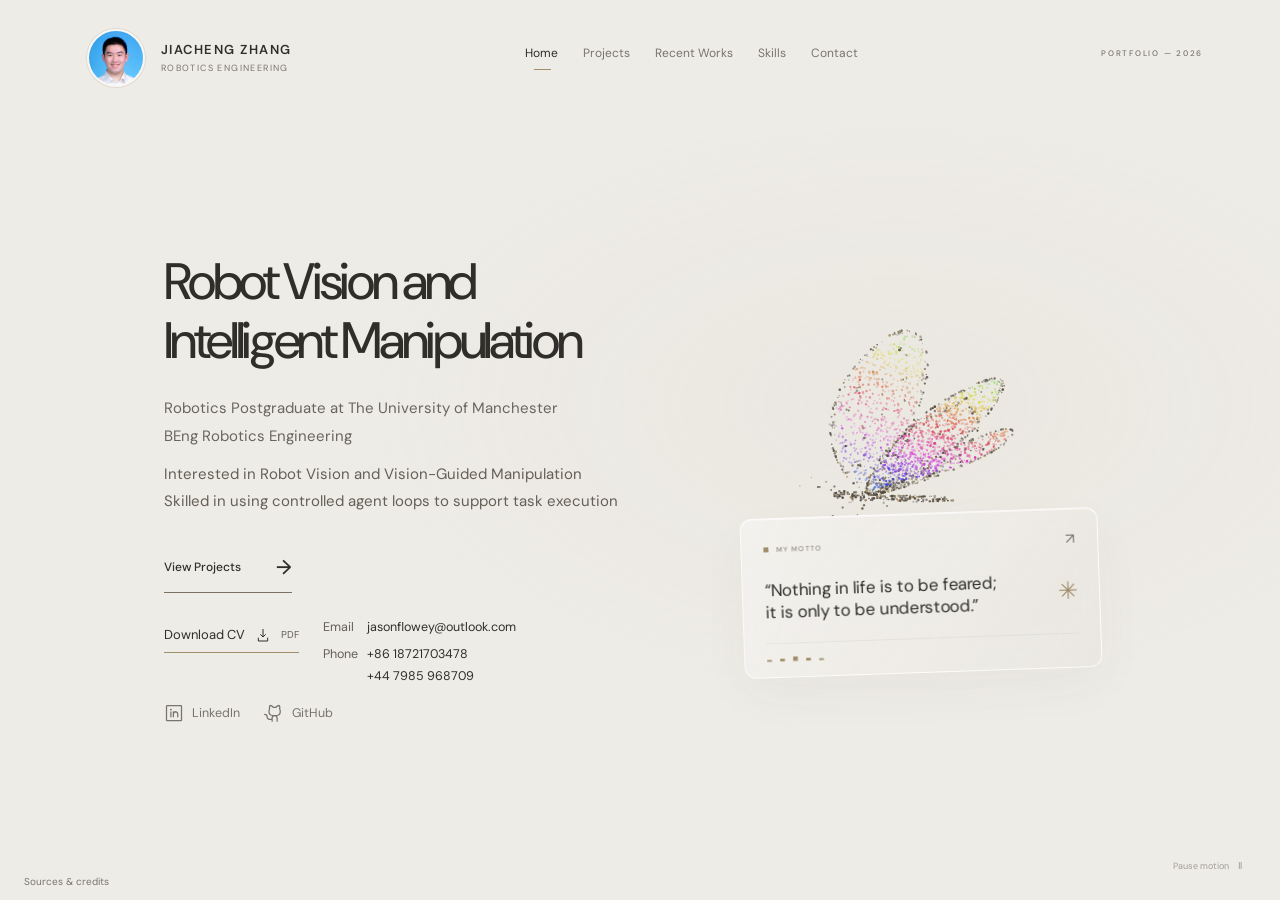
==== commit 2e234750: "Center Recent Works within vine frame" ====
--- a/index.html
+++ b/index.html
@@ -1 +1 @@
-<!doctype html><html lang="en"><head><meta charset="utf-8"><meta name="viewport" content="width=device-width,initial-scale=1"><meta name="description" content="Jiacheng Zhang — a robotics engineering portfolio across perception, planning and integrated systems."><meta name="theme-color" content="#eeece7"><title>Home — Jiacheng Zhang</title><link rel="stylesheet" href="style.css?v=797be51bf15b"><script src="tori-points.js?v=9f4c0d22b9e9" defer></script><script src="particles.js?v=b5fdd1a067fb" defer></script><script src="app.js?v=743ee62f1973" defer></script></head><body data-scene="index" data-form="butterfly" data-side="right" data-previous="" data-next="projects"><a class="skip" href="#main">Skip to content</a><canvas id="particles" aria-hidden="true"></canvas><div class="ambient" aria-hidden="true"></div><header class="site-header"><a class="identity" href="index.html"><img class="identity-avatar" src="assets/jiacheng-avatar.jpg" width="58" height="58" alt="Jiacheng Zhang portrait"><span>JIACHENG ZHANG<small>ROBOTICS ENGINEERING</small></span></a><nav aria-label="Main navigation"><a href="index.html" aria-current="page">Home</a><a href="projects.html" >Projects</a><a href="recent-works.html" >Recent Works</a><a href="about.html#skills" >Skills</a><a href="about.html#contact" >Contact</a></nav><span class="edition">PORTFOLIO — 2026</span></header><main id="main" tabindex="-1"><section class="scene right" aria-label="Home"><div class="scene-copy"><h1>Robot Vision and<br>Intelligent Manipulation</h1><p class="intro home-bio">Robotics Postgraduate at The University of Manchester<br>BEng Robotics Engineering<br><span>Interested in Robot Vision and Vision-Guided Manipulation<br>Skilled in using controlled agent loops to support task execution</span></p><div class="actions"><a class="primary-link" href="projects.html">View Projects <span>→</span></a></div><div class="home-resources" id="contact"><div class="home-cv"><a href="assets/Jiacheng_Zhang_CV.pdf" download="Jiacheng_Zhang_CV.pdf">Download CV <svg viewBox="0 0 24 24" width="16" height="16" fill="none" stroke="currentColor" stroke-width="1.5" aria-hidden="true"><path d="M12 3v12m-4-4 4 4 4-4M5 16v5h14v-5"/></svg><small>PDF</small></a></div><address class="home-contact" aria-label="Contact details"><div><span>Email</span><a href="mailto:jasonflowey@outlook.com">jasonflowey@outlook.com</a></div><div><span>Phone</span><span class="phone-numbers"><a href="tel:+8618721703478">+86 18721703478</a><a href="tel:+447985968709">+44 7985 968709</a></span></div></address></div><div class="social-links" aria-label="Personal profiles"><a href="https://www.linkedin.com/in/jiacheng-zhang-5b452541b/?isSelfProfile=true" target="_blank" rel="noopener noreferrer" aria-label="LinkedIn (opens in a new tab)"><svg aria-hidden="true" xmlns="http://www.w3.org/2000/svg" viewBox="0 0 256 256" fill="currentColor"><path d="M216,24H40A16,16,0,0,0,24,40V216a16,16,0,0,0,16,16H216a16,16,0,0,0,16-16V40A16,16,0,0,0,216,24Zm0,192H40V40H216V216ZM96,112v64a8,8,0,0,1-16,0V112a8,8,0,0,1,16,0Zm88,28v36a8,8,0,0,1-16,0V140a20,20,0,0,0-40,0v36a8,8,0,0,1-16,0V112a8,8,0,0,1,15.79-1.78A36,36,0,0,1,184,140ZM100,84A12,12,0,1,1,88,72,12,12,0,0,1,100,84Z"/></svg><span>LinkedIn</span></a><a href="https://github.com/jask658" target="_blank" rel="noopener noreferrer" aria-label="GitHub (opens in a new tab)"><svg aria-hidden="true" xmlns="http://www.w3.org/2000/svg" viewBox="0 0 256 256" fill="currentColor"><path d="M208.31,75.68A59.78,59.78,0,0,0,202.93,28,8,8,0,0,0,196,24a59.75,59.75,0,0,0-48,24H124A59.75,59.75,0,0,0,76,24a8,8,0,0,0-6.93,4,59.78,59.78,0,0,0-5.38,47.68A58.14,58.14,0,0,0,56,104v8a56.06,56.06,0,0,0,48.44,55.47A39.8,39.8,0,0,0,96,192v8H72a24,24,0,0,1-24-24A40,40,0,0,0,8,136a8,8,0,0,0,0,16,24,24,0,0,1,24,24,40,40,0,0,0,40,40H96v16a8,8,0,0,0,16,0V192a24,24,0,0,1,48,0v40a8,8,0,0,0,16,0V192a39.8,39.8,0,0,0-8.44-24.53A56.06,56.06,0,0,0,216,112v-8A58.14,58.14,0,0,0,208.31,75.68ZM200,112a40,40,0,0,1-40,40H112a40,40,0,0,1-40-40v-8a41.74,41.74,0,0,1,6.9-22.48A8,8,0,0,0,80,73.83a43.81,43.81,0,0,1,.79-33.58,43.88,43.88,0,0,1,32.32,20.06A8,8,0,0,0,119.82,64h32.35a8,8,0,0,0,6.74-3.69,43.87,43.87,0,0,1,32.32-20.06A43.81,43.81,0,0,1,192,73.83a8.09,8.09,0,0,0,1,7.65A41.72,41.72,0,0,1,200,104Z"/></svg><span>GitHub</span></a></div></div><div class="stage-card" aria-hidden="true"><div class="stage-top"><span class="tiny-square"></span><span>MY MOTTO</span><span>↗</span></div><div class="stage-line"><span>“Nothing in life is to be feared;<br>it is only to be understood.”</span><span class="stage-symbol">✳</span></div><div class="stage-bottom"><span class="micro-bars">▂ ▃ ▅ ▃ ▂</span></div></div></section></main><a class="credits-link" href="CREDITS.txt" target="_blank" rel="noopener">Sources &amp; credits</a><button id="motion-toggle" class="motion-control" aria-pressed="false">Pause motion <span>Ⅱ</span></button><noscript><style>#particles{display:none}.scene-coordinate{display:none}</style></noscript></body></html>+<!doctype html><html lang="en"><head><meta charset="utf-8"><meta name="viewport" content="width=device-width,initial-scale=1"><meta name="description" content="Jiacheng Zhang — a robotics engineering portfolio across perception, planning and integrated systems."><meta name="theme-color" content="#eeece7"><title>Home — Jiacheng Zhang</title><link rel="stylesheet" href="style.css?v=e2fca215496a"><script src="tori-points.js?v=9f4c0d22b9e9" defer></script><script src="particles.js?v=b5fdd1a067fb" defer></script><script src="app.js?v=743ee62f1973" defer></script></head><body data-scene="index" data-form="butterfly" data-side="right" data-previous="" data-next="projects"><a class="skip" href="#main">Skip to content</a><canvas id="particles" aria-hidden="true"></canvas><div class="ambient" aria-hidden="true"></div><header class="site-header"><a class="identity" href="index.html"><img class="identity-avatar" src="assets/jiacheng-avatar.jpg" width="58" height="58" alt="Jiacheng Zhang portrait"><span>JIACHENG ZHANG<small>ROBOTICS ENGINEERING</small></span></a><nav aria-label="Main navigation"><a href="index.html" aria-current="page">Home</a><a href="projects.html" >Projects</a><a href="recent-works.html" >Recent Works</a><a href="about.html#skills" >Skills</a><a href="about.html#contact" >Contact</a></nav><span class="edition">PORTFOLIO — 2026</span></header><main id="main" tabindex="-1"><section class="scene right" aria-label="Home"><div class="scene-copy"><h1>Robot Vision and<br>Intelligent Manipulation</h1><p class="intro home-bio">Robotics Postgraduate at The University of Manchester<br>BEng Robotics Engineering<br><span>Interested in Robot Vision and Vision-Guided Manipulation<br>Skilled in using controlled agent loops to support task execution</span></p><div class="actions"><a class="primary-link" href="projects.html">View Projects <span>→</span></a></div><div class="home-resources" id="contact"><div class="home-cv"><a href="assets/Jiacheng_Zhang_CV.pdf" download="Jiacheng_Zhang_CV.pdf">Download CV <svg viewBox="0 0 24 24" width="16" height="16" fill="none" stroke="currentColor" stroke-width="1.5" aria-hidden="true"><path d="M12 3v12m-4-4 4 4 4-4M5 16v5h14v-5"/></svg><small>PDF</small></a></div><address class="home-contact" aria-label="Contact details"><div><span>Email</span><a href="mailto:jasonflowey@outlook.com">jasonflowey@outlook.com</a></div><div><span>Phone</span><span class="phone-numbers"><a href="tel:+8618721703478">+86 18721703478</a><a href="tel:+447985968709">+44 7985 968709</a></span></div></address></div><div class="social-links" aria-label="Personal profiles"><a href="https://www.linkedin.com/in/jiacheng-zhang-5b452541b/?isSelfProfile=true" target="_blank" rel="noopener noreferrer" aria-label="LinkedIn (opens in a new tab)"><svg aria-hidden="true" xmlns="http://www.w3.org/2000/svg" viewBox="0 0 256 256" fill="currentColor"><path d="M216,24H40A16,16,0,0,0,24,40V216a16,16,0,0,0,16,16H216a16,16,0,0,0,16-16V40A16,16,0,0,0,216,24Zm0,192H40V40H216V216ZM96,112v64a8,8,0,0,1-16,0V112a8,8,0,0,1,16,0Zm88,28v36a8,8,0,0,1-16,0V140a20,20,0,0,0-40,0v36a8,8,0,0,1-16,0V112a8,8,0,0,1,15.79-1.78A36,36,0,0,1,184,140ZM100,84A12,12,0,1,1,88,72,12,12,0,0,1,100,84Z"/></svg><span>LinkedIn</span></a><a href="https://github.com/jask658" target="_blank" rel="noopener noreferrer" aria-label="GitHub (opens in a new tab)"><svg aria-hidden="true" xmlns="http://www.w3.org/2000/svg" viewBox="0 0 256 256" fill="currentColor"><path d="M208.31,75.68A59.78,59.78,0,0,0,202.93,28,8,8,0,0,0,196,24a59.75,59.75,0,0,0-48,24H124A59.75,59.75,0,0,0,76,24a8,8,0,0,0-6.93,4,59.78,59.78,0,0,0-5.38,47.68A58.14,58.14,0,0,0,56,104v8a56.06,56.06,0,0,0,48.44,55.47A39.8,39.8,0,0,0,96,192v8H72a24,24,0,0,1-24-24A40,40,0,0,0,8,136a8,8,0,0,0,0,16,24,24,0,0,1,24,24,40,40,0,0,0,40,40H96v16a8,8,0,0,0,16,0V192a24,24,0,0,1,48,0v40a8,8,0,0,0,16,0V192a39.8,39.8,0,0,0-8.44-24.53A56.06,56.06,0,0,0,216,112v-8A58.14,58.14,0,0,0,208.31,75.68ZM200,112a40,40,0,0,1-40,40H112a40,40,0,0,1-40-40v-8a41.74,41.74,0,0,1,6.9-22.48A8,8,0,0,0,80,73.83a43.81,43.81,0,0,1,.79-33.58,43.88,43.88,0,0,1,32.32,20.06A8,8,0,0,0,119.82,64h32.35a8,8,0,0,0,6.74-3.69,43.87,43.87,0,0,1,32.32-20.06A43.81,43.81,0,0,1,192,73.83a8.09,8.09,0,0,0,1,7.65A41.72,41.72,0,0,1,200,104Z"/></svg><span>GitHub</span></a></div></div><div class="stage-card" aria-hidden="true"><div class="stage-top"><span class="tiny-square"></span><span>MY MOTTO</span><span>↗</span></div><div class="stage-line"><span>“Nothing in life is to be feared;<br>it is only to be understood.”</span><span class="stage-symbol">✳</span></div><div class="stage-bottom"><span class="micro-bars">▂ ▃ ▅ ▃ ▂</span></div></div></section></main><a class="credits-link" href="CREDITS.txt" target="_blank" rel="noopener">Sources &amp; credits</a><button id="motion-toggle" class="motion-control" aria-pressed="false">Pause motion <span>Ⅱ</span></button><noscript><style>#particles{display:none}.scene-coordinate{display:none}</style></noscript></body></html>
--- a/style.css
+++ b/style.css
@@ -113,7 +113,7 @@
 body[data-scene="recent-works"] .scene-copy{position:absolute;left:0;top:20px;max-width:none;width:100%;text-align:center}
 body[data-scene="recent-works"] .scene-copy h1{font-family:'Instrument Serif',Georgia,serif;font-size:clamp(42px,4.4vw,62px);font-weight:400;letter-spacing:-.025em;margin:0}
 .recent-frame{position:absolute;left:8%;right:8%;top:100px;bottom:65px;pointer-events:none}
-.recent-content{position:absolute;inset:118px 16% 72px;z-index:5;display:grid;grid-template-columns:repeat(2,minmax(0,1fr));grid-template-rows:auto 1fr;gap:16px 42px}
+.recent-content{position:absolute;inset:118px 16% 69px;z-index:5;display:grid;grid-template-columns:repeat(2,minmax(0,1fr));grid-template-rows:auto auto;align-content:center;gap:16px 42px}
 .recent-item{min-width:0;align-self:start}
 .recent-item video{display:block;width:100%;height:clamp(140px,22.5svh,270px);object-fit:contain;background:#242722;border-radius:3px}
 .recent-item h2{font-family:'Instrument Serif',Georgia,serif;font-size:clamp(22px,2vw,29px);font-weight:400;line-height:1.1;letter-spacing:-.015em;margin:10px 0 5px}
@@ -129,7 +129,7 @@
 .project-index .recent-index-link>span:nth-child(2){font-size:16px;color:var(--muted)}
 @media(min-width:761px){.site-header nav{gap:25px}.site-header .edition{font-size:8px}}
 @media(max-width:1000px) and (min-width:761px){.site-header{gap:18px;padding-inline:4%}.site-header .edition{display:none}.site-header nav{gap:20px}body[data-scene="about"] .toolkit-line{font-size:11px}}
-@media(max-width:760px){.site-header{height:120px;display:flex;flex-wrap:wrap;align-content:center;gap:8px;padding-block:12px;background:var(--paper)}.site-header .identity{width:100%;justify-content:center}.site-header nav{width:100%;justify-content:center;gap:20px;font-size:10px}.site-header nav a{padding:8px 0}.site-header .edition{display:none}body[data-scene="about"] .scene{display:block;padding:24px 7% 70px}body[data-scene="about"] .scene-copy h1{font-size:40px}body[data-scene="about"] #about-panel{min-height:300px}body[data-scene="about"] .toolkit-line{font-size:11.5px}.skill-tree{height:390px;margin-top:30px}.skill-node{font-size:10px;width:72px}.skill-node img{width:30px;height:30px}body.contact-mode .skill-tree{display:none}body[data-scene="recent-works"] .scene{height:auto;min-height:0;padding:110px 0 100px}body[data-scene="recent-works"] .scene-copy{top:24px}body[data-scene="recent-works"] .recent-frame{left:5%;right:5%;top:90px;bottom:55px}.recent-content{position:relative;inset:auto;margin:0 14%;grid-template-columns:1fr;gap:26px}.recent-item video{height:auto;aspect-ratio:16/10}.recent-item h2{font-size:25px}.recent-item p{font-size:12px}.recent-discover{min-height:125px}.recent-discover h2{font-size:32px}}
+@media(max-width:760px){.site-header{height:120px;display:flex;flex-wrap:wrap;align-content:center;gap:8px;padding-block:12px;background:var(--paper)}.site-header .identity{width:100%;justify-content:center}.site-header nav{width:100%;justify-content:center;gap:20px;font-size:10px}.site-header nav a{padding:8px 0}.site-header .edition{display:none}body[data-scene="about"] .scene{display:block;padding:24px 7% 70px}body[data-scene="about"] .scene-copy h1{font-size:40px}body[data-scene="about"] #about-panel{min-height:300px}body[data-scene="about"] .toolkit-line{font-size:11.5px}.skill-tree{height:390px;margin-top:30px}.skill-node{font-size:10px;width:72px}.skill-node img{width:30px;height:30px}body.contact-mode .skill-tree{display:none}body[data-scene="recent-works"] .scene{height:auto;min-height:0;padding:135px 0 100px}body[data-scene="recent-works"] .scene-copy{top:24px}body[data-scene="recent-works"] .recent-frame{left:5%;right:5%;top:90px;bottom:55px}.recent-content{position:relative;inset:auto;margin:0 14%;grid-template-columns:1fr;gap:26px}.recent-item video{height:auto;aspect-ratio:16/10}.recent-item h2{font-size:25px}.recent-item p{font-size:12px}.recent-discover{min-height:125px}.recent-discover h2{font-size:32px}}
 @media(min-width:761px) and (max-height:800px){body[data-scene="projects"] .project-index>a{padding-block:12px}body[data-scene="projects"] .scene-copy h1{margin-bottom:18px}}
 @media(prefers-reduced-motion:reduce){.skill-tree{transition:none}}
 
